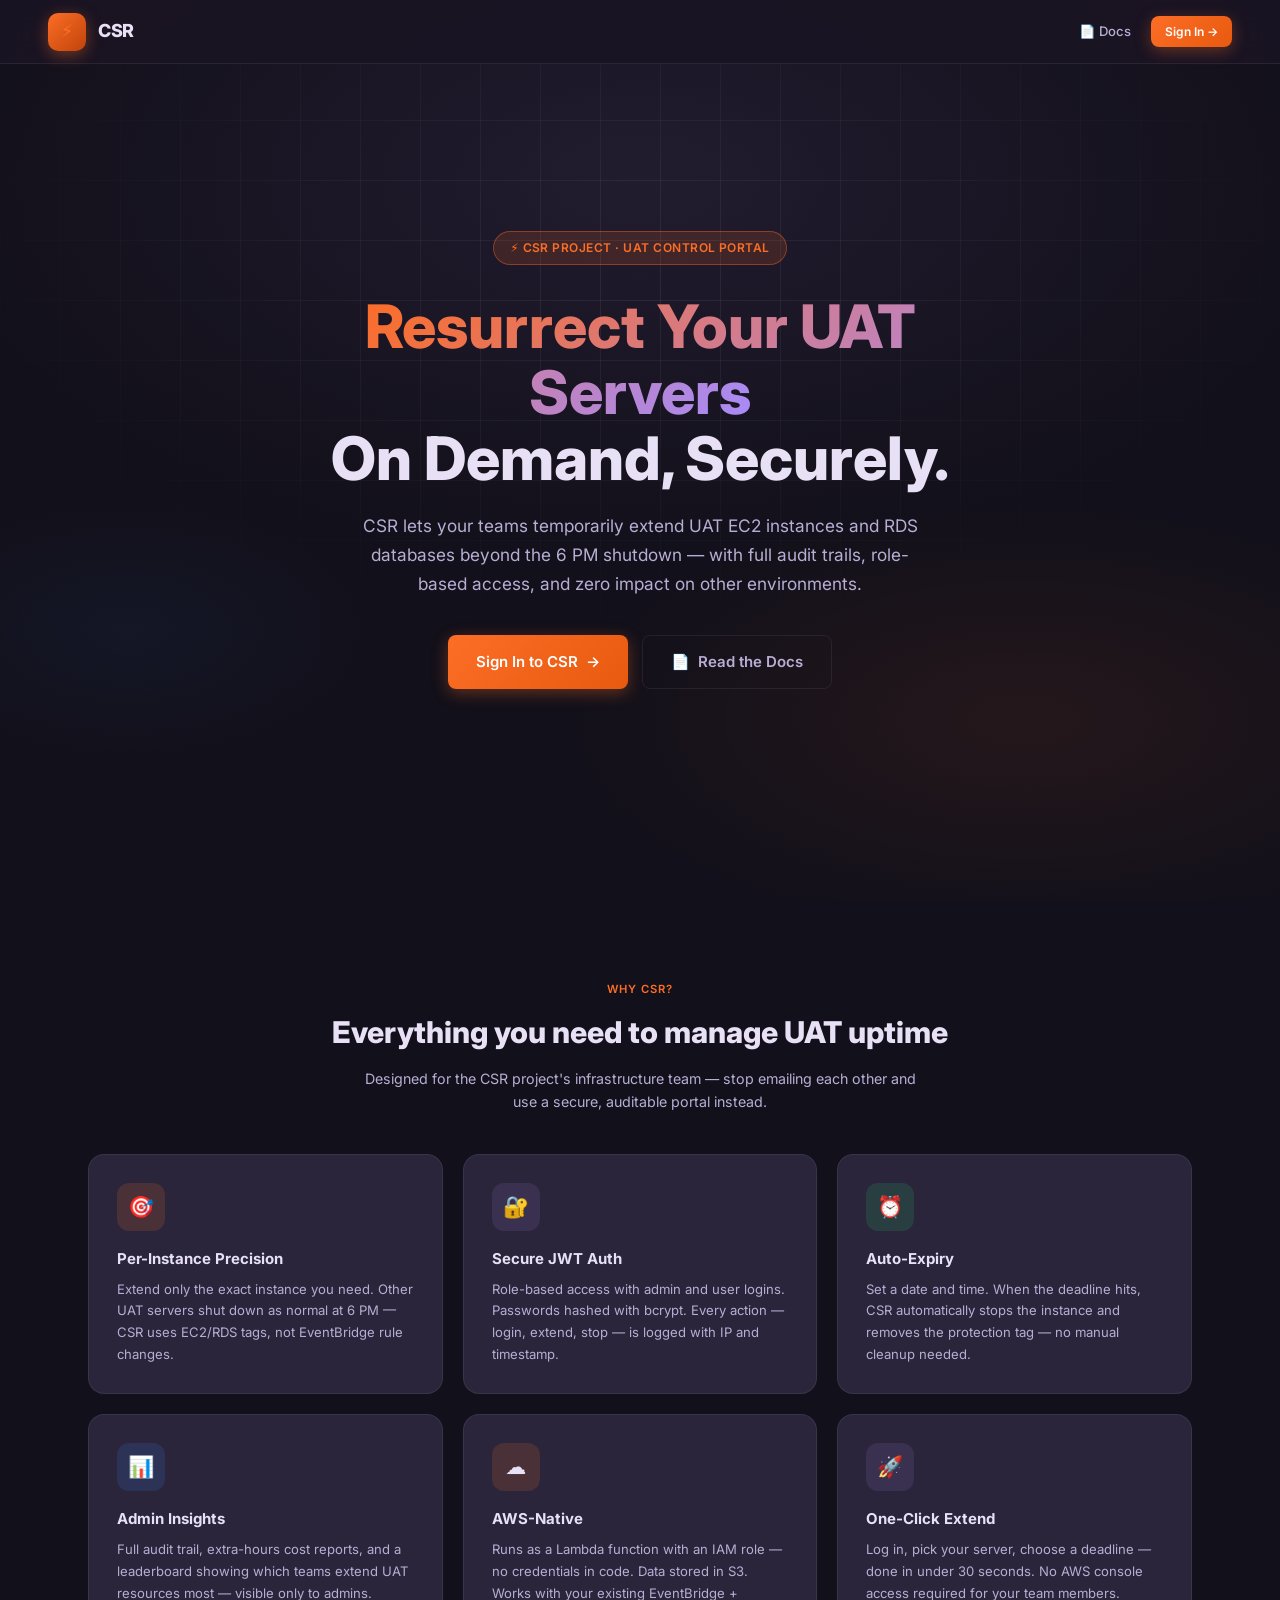
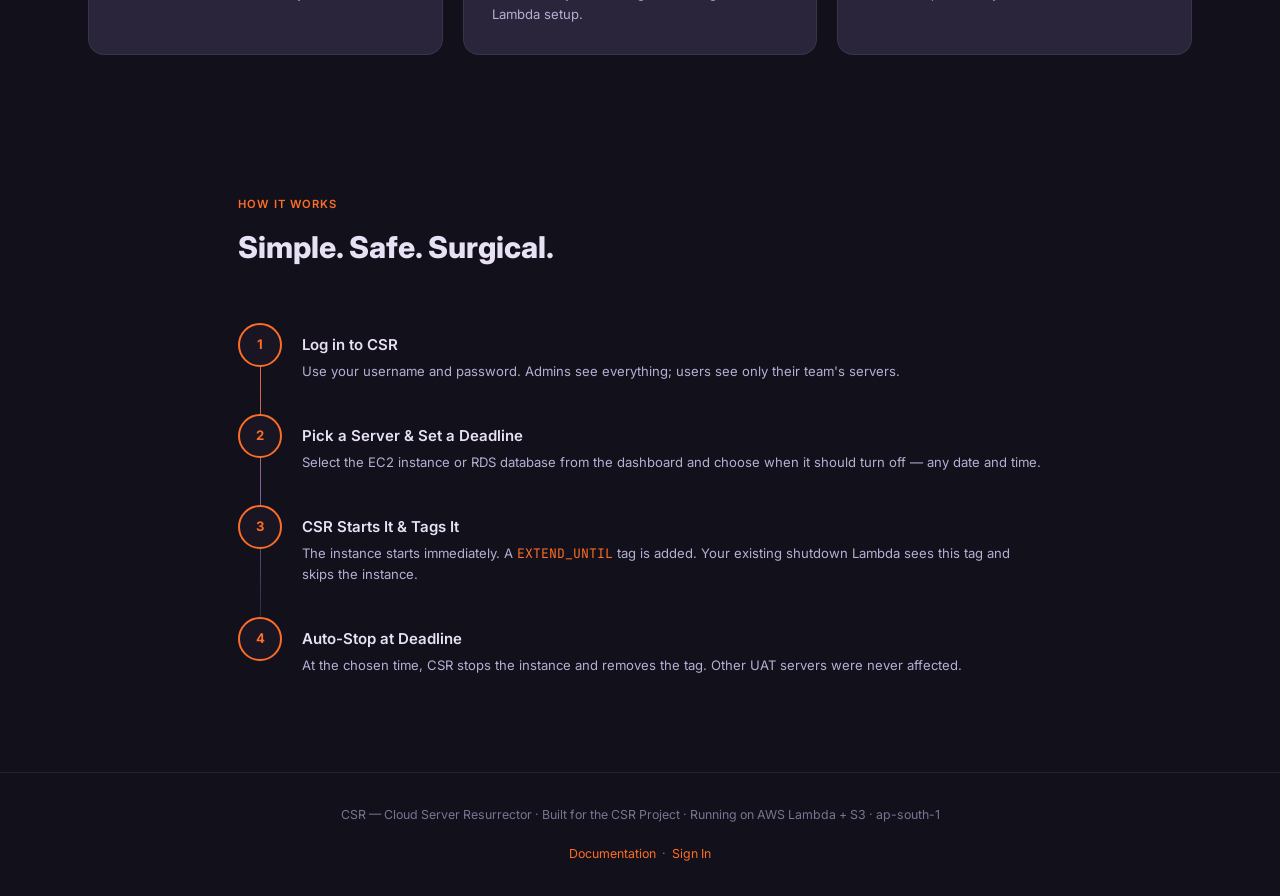
==== backend/frontend/index.html @ 2076e90b "feat: initialize full-stack Cloud Server Resurrector (CSR) backend and frontend with AWS integration" ====
<!DOCTYPE html>
<html lang="en">
<head>
  <meta charset="UTF-8" />
  <meta name="viewport" content="width=device-width, initial-scale=1.0" />
  <title>CSR — Cloud Server Resurrector | UAT Instance Control Portal</title>
  <meta name="description" content="CSR lets authorized teams securely extend UAT EC2 and RDS instances beyond scheduled shutdown times — without touching EventBridge rules." />
  <link rel="icon" type="image/svg+xml" href="data:image/svg+xml,<svg xmlns='http://www.w3.org/2000/svg' viewBox='0 0 32 32'><text y='26' font-size='26'>⚡</text></svg>" />
  <link rel="stylesheet" href="css/style.css" />
</head>
<body>

<!-- ─── Navigation ────────────────────────────────────────────── -->
<nav class="landing-nav">
  <a href="/" class="nav-logo">
    <div class="nav-logo-icon">⚡</div>
    <span class="nav-logo-name">CSR</span>
  </a>
  <div class="nav-links">
    <a href="docs.html" class="nav-link">📄 Docs</a>
    <a href="login.html" class="btn btn-primary btn-sm">Sign In →</a>
  </div>
</nav>

<!-- ─── Hero ──────────────────────────────────────────────────── -->
<section class="hero">
  <div class="hero-bg"></div>
  <div class="hero-content fade-in">
    <div class="hero-badge">⚡ CSR Project · UAT Control Portal</div>
    <h1>
      <span class="gradient-text">Resurrect Your UAT Servers</span><br/>
      On Demand, Securely.
    </h1>
    <p>
      CSR lets your teams temporarily extend UAT EC2 instances and RDS databases
      beyond the 6 PM shutdown — with full audit trails, role-based access,
      and zero impact on other environments.
    </p>
    <div class="hero-actions">
      <a href="login.html" class="btn btn-primary btn-lg">
        <span>Sign In to CSR</span> <span>→</span>
      </a>
      <a href="docs.html" class="btn btn-ghost btn-lg">
        <span>📄</span> <span>Read the Docs</span>
      </a>
    </div>
  </div>
</section>

<!-- ─── Feature Cards ─────────────────────────────────────────── -->
<section class="features">
  <div style="text-align:center; margin-bottom: 0;">
    <div class="section-label">Why CSR?</div>
    <h2 class="section-title">Everything you need to manage UAT uptime</h2>
    <p style="max-width:560px; margin: 0 auto; font-size:0.95rem;">
      Designed for the CSR project's infrastructure team — stop emailing each other
      and use a secure, auditable portal instead.
    </p>
  </div>

  <div class="features-grid">
    <div class="feature-card slide-up" style="animation-delay:0.05s">
      <div class="feature-icon orange">🎯</div>
      <div class="feature-title">Per-Instance Precision</div>
      <p class="feature-desc">
        Extend only the exact instance you need. Other UAT servers shut down as
        normal at 6 PM — CSR uses EC2/RDS tags, not EventBridge rule changes.
      </p>
    </div>
    <div class="feature-card slide-up" style="animation-delay:0.1s">
      <div class="feature-icon purple">🔐</div>
      <div class="feature-title">Secure JWT Auth</div>
      <p class="feature-desc">
        Role-based access with admin and user logins. Passwords hashed with bcrypt.
        Every action — login, extend, stop — is logged with IP and timestamp.
      </p>
    </div>
    <div class="feature-card slide-up" style="animation-delay:0.15s">
      <div class="feature-icon success">⏰</div>
      <div class="feature-title">Auto-Expiry</div>
      <p class="feature-desc">
        Set a date and time. When the deadline hits, CSR automatically stops the
        instance and removes the protection tag — no manual cleanup needed.
      </p>
    </div>
    <div class="feature-card slide-up" style="animation-delay:0.2s">
      <div class="feature-icon info">📊</div>
      <div class="feature-title">Admin Insights</div>
      <p class="feature-desc">
        Full audit trail, extra-hours cost reports, and a leaderboard showing
        which teams extend UAT resources most — visible only to admins.
      </p>
    </div>
    <div class="feature-card slide-up" style="animation-delay:0.25s">
      <div class="feature-icon orange">☁️</div>
      <div class="feature-title">AWS-Native</div>
      <p class="feature-desc">
        Runs as a Lambda function with an IAM role — no credentials in code.
        Data stored in S3. Works with your existing EventBridge + Lambda setup.
      </p>
    </div>
    <div class="feature-card slide-up" style="animation-delay:0.3s">
      <div class="feature-icon purple">🚀</div>
      <div class="feature-title">One-Click Extend</div>
      <p class="feature-desc">
        Log in, pick your server, choose a deadline — done in under 30 seconds.
        No AWS console access required for your team members.
      </p>
    </div>
  </div>
</section>

<!-- ─── How It Works ──────────────────────────────────────────── -->
<section class="how-it-works">
  <div class="section-label">How It Works</div>
  <h2 class="section-title">Simple. Safe. Surgical.</h2>

  <div class="steps">
    <div class="step">
      <div class="step-num">1</div>
      <div class="step-content">
        <div class="step-title">Log in to CSR</div>
        <p class="step-desc">Use your username and password. Admins see everything; users see only their team's servers.</p>
      </div>
    </div>
    <div class="step">
      <div class="step-num">2</div>
      <div class="step-content">
        <div class="step-title">Pick a Server & Set a Deadline</div>
        <p class="step-desc">Select the EC2 instance or RDS database from the dashboard and choose when it should turn off — any date and time.</p>
      </div>
    </div>
    <div class="step">
      <div class="step-num">3</div>
      <div class="step-content">
        <div class="step-title">CSR Starts It & Tags It</div>
        <p class="step-desc">The instance starts immediately. A <code style="color:var(--orange);font-family:var(--font-mono)">EXTEND_UNTIL</code> tag is added. Your existing shutdown Lambda sees this tag and skips the instance.</p>
      </div>
    </div>
    <div class="step">
      <div class="step-num">4</div>
      <div class="step-content">
        <div class="step-title">Auto-Stop at Deadline</div>
        <p class="step-desc">At the chosen time, CSR stops the instance and removes the tag. Other UAT servers were never affected.</p>
      </div>
    </div>
  </div>
</section>

<!-- ─── Footer ────────────────────────────────────────────────── -->
<footer style="border-top: 1px solid var(--border); padding: 32px 48px; text-align: center;">
  <p style="font-size: 0.825rem; color: var(--text-muted);">
    CSR — Cloud Server Resurrector · Built for the CSR Project · Running on AWS Lambda + S3 · ap-south-1
    <br/><br/>
    <a href="docs.html" style="color: var(--orange);">Documentation</a> &nbsp;·&nbsp;
    <a href="login.html" style="color: var(--orange);">Sign In</a>
  </p>
</footer>

<script src="js/config.js"></script>
<script type="module">
  import { isLoggedIn, isAdmin } from './js/api.js';
  // Redirect already-logged-in users to their dashboard
  if (isLoggedIn()) {
    window.location.href = isAdmin() ? 'admin.html' : 'dashboard.html';
  }
</script>
</body>
</html>
---- backend/frontend/css/style.css ----
/* ═══════════════════════════════════════════════════════════════
   CSR — Cloud Server Resurrector
   GitLab-inspired Dark Theme Stylesheet
   ═══════════════════════════════════════════════════════════════ */

@import url('https://fonts.googleapis.com/css2?family=Inter:wght@300;400;500;600;700;800&family=JetBrains+Mono:wght@400;500&display=swap');

/* ─── Design Tokens ─────────────────────────────────────────── */
:root {
  --orange:           #fc6d26;
  --orange-dim:       rgba(252, 109, 38, 0.15);
  --orange-glow:      rgba(252, 109, 38, 0.3);
  --purple:           #7b5ea7;
  --purple-light:     #a78bfa;
  --purple-dim:       rgba(123, 94, 167, 0.2);

  --bg-root:          #12101a;
  --bg-primary:       #1a1523;
  --bg-secondary:     #201b2f;
  --surface:          #2a253b;
  --surface-2:        #332d47;
  --surface-hover:    #3d3654;
  --surface-active:   #453e5e;

  --border:           rgba(255, 255, 255, 0.07);
  --border-light:     rgba(255, 255, 255, 0.12);
  --border-orange:    rgba(252, 109, 38, 0.4);

  --text-primary:     #e8e0f5;
  --text-secondary:   #b8aed4;
  --text-muted:       #7c7294;
  --text-inverse:     #1a1523;

  --success:          #22c55e;
  --success-dim:      rgba(34, 197, 94, 0.15);
  --danger:           #ef4444;
  --danger-dim:       rgba(239, 68, 68, 0.15);
  --warning:          #f59e0b;
  --warning-dim:      rgba(245, 158, 11, 0.15);
  --info:             #3b82f6;
  --info-dim:         rgba(59, 130, 246, 0.15);

  --radius-xs:        4px;
  --radius-sm:        8px;
  --radius:           12px;
  --radius-lg:        16px;
  --radius-xl:        24px;

  --shadow-sm:        0 1px 8px rgba(0, 0, 0, 0.4);
  --shadow:           0 4px 24px rgba(0, 0, 0, 0.5);
  --shadow-lg:        0 8px 40px rgba(0, 0, 0, 0.6);
  --shadow-orange:    0 0 24px rgba(252, 109, 38, 0.2);

  --transition:       all 0.2s ease;
  --transition-slow:  all 0.35s ease;

  --font-sans:        'Inter', system-ui, sans-serif;
  --font-mono:        'JetBrains Mono', monospace;

  --sidebar-width:    240px;
  --topbar-height:    60px;
}

/* ─── Reset ──────────────────────────────────────────────────── */
*, *::before, *::after { box-sizing: border-box; margin: 0; padding: 0; }

html { font-size: 15px; scroll-behavior: smooth; }

body {
  font-family: var(--font-sans);
  background: var(--bg-root);
  color: var(--text-primary);
  line-height: 1.6;
  min-height: 100vh;
  -webkit-font-smoothing: antialiased;
}

a { color: var(--orange); text-decoration: none; transition: var(--transition); }
a:hover { color: var(--orange-light, #ff8844); }

img { max-width: 100%; display: block; }
button { cursor: pointer; font-family: var(--font-sans); }
input, select, textarea { font-family: var(--font-sans); }

/* ─── Scrollbar ──────────────────────────────────────────────── */
::-webkit-scrollbar { width: 6px; height: 6px; }
::-webkit-scrollbar-track { background: var(--bg-primary); }
::-webkit-scrollbar-thumb { background: var(--surface-2); border-radius: 3px; }
::-webkit-scrollbar-thumb:hover { background: var(--surface-active); }

/* ─── Typography ─────────────────────────────────────────────── */
h1 { font-size: 2.4rem; font-weight: 800; line-height: 1.2; }
h2 { font-size: 1.75rem; font-weight: 700; }
h3 { font-size: 1.25rem; font-weight: 600; }
h4 { font-size: 1.05rem; font-weight: 600; }
p  { color: var(--text-secondary); }

.mono { font-family: var(--font-mono); font-size: 0.85rem; }

/* ─── Gradient Text ──────────────────────────────────────────── */
.gradient-text {
  background: linear-gradient(135deg, var(--orange) 0%, var(--purple-light) 100%);
  -webkit-background-clip: text;
  -webkit-text-fill-color: transparent;
  background-clip: text;
}

/* ─── Buttons ────────────────────────────────────────────────── */
.btn {
  display: inline-flex;
  align-items: center;
  gap: 8px;
  padding: 10px 20px;
  border-radius: var(--radius-sm);
  font-size: 0.9rem;
  font-weight: 600;
  border: none;
  transition: var(--transition);
  white-space: nowrap;
  position: relative;
  overflow: hidden;
}

.btn::after {
  content: '';
  position: absolute;
  inset: 0;
  background: rgba(255,255,255,0.08);
  opacity: 0;
  transition: var(--transition);
}
.btn:hover::after { opacity: 1; }
.btn:active { transform: scale(0.97); }

.btn-primary {
  background: linear-gradient(135deg, var(--orange), #e85a0f);
  color: white;
  box-shadow: 0 4px 16px rgba(252, 109, 38, 0.35);
}
.btn-primary:hover {
  box-shadow: 0 6px 24px rgba(252, 109, 38, 0.5);
  transform: translateY(-1px);
  color: white;
}

.btn-secondary {
  background: var(--surface);
  color: var(--text-primary);
  border: 1px solid var(--border-light);
}
.btn-secondary:hover {
  background: var(--surface-hover);
  border-color: var(--border-orange);
  color: var(--text-primary);
}

.btn-danger {
  background: var(--danger-dim);
  color: var(--danger);
  border: 1px solid rgba(239, 68, 68, 0.3);
}
.btn-danger:hover {
  background: var(--danger);
  color: white;
}

.btn-success {
  background: var(--success-dim);
  color: var(--success);
  border: 1px solid rgba(34, 197, 94, 0.3);
}
.btn-success:hover {
  background: var(--success);
  color: white;
}

.btn-ghost {
  background: transparent;
  color: var(--text-secondary);
  border: 1px solid var(--border);
}
.btn-ghost:hover {
  background: var(--surface);
  color: var(--text-primary);
  border-color: var(--border-light);
}

.btn-sm { padding: 6px 14px; font-size: 0.8rem; }
.btn-lg { padding: 14px 28px; font-size: 1rem; }
.btn-icon { padding: 8px; border-radius: var(--radius-sm); }

.btn:disabled {
  opacity: 0.4;
  pointer-events: none;
}

/* ─── Form Controls ──────────────────────────────────────────── */
.form-group { display: flex; flex-direction: column; gap: 6px; }

.form-label {
  font-size: 0.85rem;
  font-weight: 500;
  color: var(--text-secondary);
  letter-spacing: 0.02em;
}

.form-control {
  width: 100%;
  padding: 10px 14px;
  background: var(--bg-primary);
  border: 1px solid var(--border-light);
  border-radius: var(--radius-sm);
  color: var(--text-primary);
  font-size: 0.9rem;
  transition: var(--transition);
  outline: none;
}
.form-control:focus {
  border-color: var(--orange);
  box-shadow: 0 0 0 3px var(--orange-dim);
}
.form-control::placeholder { color: var(--text-muted); }
.form-control:disabled {
  opacity: 0.5;
  cursor: not-allowed;
}

select.form-control {
  cursor: pointer;
  appearance: none;
  background-image: url("data:image/svg+xml,%3Csvg xmlns='http://www.w3.org/2000/svg' width='12' height='12' viewBox='0 0 12 12'%3E%3Cpath fill='%237c7294' d='M6 8L1 3h10z'/%3E%3C/svg%3E");
  background-repeat: no-repeat;
  background-position: right 12px center;
  padding-right: 36px;
}

.form-hint {
  font-size: 0.78rem;
  color: var(--text-muted);
}

.form-error {
  font-size: 0.78rem;
  color: var(--danger);
}

/* ─── Cards ──────────────────────────────────────────────────── */
.card {
  background: var(--surface);
  border: 1px solid var(--border);
  border-radius: var(--radius);
  padding: 20px;
  transition: var(--transition);
}
.card:hover { border-color: var(--border-light); }

.card-header {
  display: flex;
  align-items: center;
  justify-content: space-between;
  margin-bottom: 16px;
  padding-bottom: 14px;
  border-bottom: 1px solid var(--border);
}

.card-title {
  font-size: 1rem;
  font-weight: 600;
  color: var(--text-primary);
  display: flex;
  align-items: center;
  gap: 8px;
}

/* ─── Badges ─────────────────────────────────────────────────── */
.badge {
  display: inline-flex;
  align-items: center;
  gap: 5px;
  padding: 3px 10px;
  border-radius: 100px;
  font-size: 0.75rem;
  font-weight: 600;
  letter-spacing: 0.03em;
  text-transform: uppercase;
}

.badge-success { background: var(--success-dim); color: var(--success); }
.badge-danger  { background: var(--danger-dim);  color: var(--danger);  }
.badge-warning { background: var(--warning-dim); color: var(--warning); }
.badge-info    { background: var(--info-dim);    color: var(--info);    }
.badge-muted   { background: var(--surface-2);   color: var(--text-muted); }
.badge-orange  { background: var(--orange-dim);  color: var(--orange);  }
.badge-purple  { background: var(--purple-dim);  color: var(--purple-light); }

.status-dot {
  width: 7px; height: 7px;
  border-radius: 50%;
  display: inline-block;
  animation: pulse-dot 2s infinite;
}
.status-dot.running  { background: var(--success); }
.status-dot.stopped  { background: var(--danger); animation: none; }
.status-dot.pending  { background: var(--warning); }
.status-dot.unknown  { background: var(--text-muted); animation: none; }

@keyframes pulse-dot {
  0%, 100% { opacity: 1; transform: scale(1); }
  50%       { opacity: 0.6; transform: scale(0.85); }
}

/* ─── Tables ─────────────────────────────────────────────────── */
.table-wrapper {
  overflow-x: auto;
  border-radius: var(--radius);
  border: 1px solid var(--border);
}

table {
  width: 100%;
  border-collapse: collapse;
  font-size: 0.875rem;
}

thead th {
  padding: 12px 16px;
  background: var(--bg-secondary);
  color: var(--text-muted);
  font-weight: 500;
  font-size: 0.78rem;
  text-transform: uppercase;
  letter-spacing: 0.05em;
  text-align: left;
  white-space: nowrap;
  border-bottom: 1px solid var(--border);
}

tbody tr {
  border-bottom: 1px solid var(--border);
  transition: var(--transition);
}
tbody tr:last-child { border-bottom: none; }
tbody tr:hover { background: var(--bg-secondary); }

tbody td {
  padding: 12px 16px;
  color: var(--text-primary);
  vertical-align: middle;
}

/* ─── Modals ─────────────────────────────────────────────────── */
.modal-overlay {
  position: fixed; inset: 0;
  background: rgba(10, 8, 18, 0.85);
  backdrop-filter: blur(4px);
  z-index: 1000;
  display: flex;
  align-items: center;
  justify-content: center;
  padding: 20px;
  opacity: 0;
  pointer-events: none;
  transition: var(--transition);
}
.modal-overlay.active {
  opacity: 1;
  pointer-events: all;
}

.modal {
  background: var(--bg-secondary);
  border: 1px solid var(--border-light);
  border-radius: var(--radius-lg);
  padding: 28px;
  width: 100%;
  max-width: 480px;
  box-shadow: var(--shadow-lg);
  transform: translateY(16px) scale(0.97);
  transition: var(--transition);
}
.modal-overlay.active .modal {
  transform: translateY(0) scale(1);
}

.modal-header {
  display: flex;
  align-items: center;
  justify-content: space-between;
  margin-bottom: 20px;
}

.modal-title {
  font-size: 1.1rem;
  font-weight: 700;
  display: flex;
  align-items: center;
  gap: 10px;
}

.modal-close {
  background: var(--surface);
  border: 1px solid var(--border);
  color: var(--text-muted);
  width: 32px; height: 32px;
  border-radius: var(--radius-sm);
  display: flex; align-items: center; justify-content: center;
  font-size: 1.1rem;
  transition: var(--transition);
}
.modal-close:hover {
  background: var(--surface-hover);
  color: var(--text-primary);
  border-color: var(--border-light);
}

.modal-body { display: flex; flex-direction: column; gap: 16px; }

.modal-footer {
  display: flex;
  gap: 10px;
  justify-content: flex-end;
  margin-top: 24px;
  padding-top: 16px;
  border-top: 1px solid var(--border);
}

/* ─── Toast Notifications ────────────────────────────────────── */
.toast-container {
  position: fixed;
  top: 20px;
  right: 20px;
  z-index: 9999;
  display: flex;
  flex-direction: column;
  gap: 8px;
}

.toast {
  display: flex;
  align-items: center;
  gap: 12px;
  padding: 14px 18px;
  background: var(--surface);
  border: 1px solid var(--border-light);
  border-radius: var(--radius);
  min-width: 300px;
  max-width: 420px;
  box-shadow: var(--shadow-lg);
  animation: toast-in 0.3s ease;
  font-size: 0.875rem;
  font-weight: 500;
}

.toast.toast-success { border-left: 3px solid var(--success); }
.toast.toast-error   { border-left: 3px solid var(--danger); }
.toast.toast-warning { border-left: 3px solid var(--warning); }
.toast.toast-info    { border-left: 3px solid var(--info); }

@keyframes toast-in {
  from { opacity: 0; transform: translateX(20px); }
  to   { opacity: 1; transform: translateX(0); }
}
@keyframes toast-out {
  to { opacity: 0; transform: translateX(24px); }
}

/* ─── Loading States ─────────────────────────────────────────── */
.skeleton {
  background: linear-gradient(90deg, var(--surface) 25%, var(--surface-2) 50%, var(--surface) 75%);
  background-size: 200% 100%;
  animation: shimmer 1.5s infinite;
  border-radius: var(--radius-sm);
}

@keyframes shimmer {
  0%   { background-position: 200% 0; }
  100% { background-position: -200% 0; }
}

.spinner {
  width: 20px; height: 20px;
  border: 2px solid var(--border-light);
  border-top-color: var(--orange);
  border-radius: 50%;
  animation: spin 0.7s linear infinite;
}
@keyframes spin { to { transform: rotate(360deg); } }

/* ─── Layout: App Shell ──────────────────────────────────────── */
.app-shell {
  display: flex;
  min-height: 100vh;
}

/* ─── Sidebar ────────────────────────────────────────────────── */
.sidebar {
  width: var(--sidebar-width);
  min-height: 100vh;
  background: var(--bg-primary);
  border-right: 1px solid var(--border);
  display: flex;
  flex-direction: column;
  position: fixed;
  left: 0; top: 0; bottom: 0;
  z-index: 100;
  transition: var(--transition-slow);
}

.sidebar-logo {
  padding: 20px;
  border-bottom: 1px solid var(--border);
  display: flex;
  align-items: center;
  gap: 12px;
  text-decoration: none;
}

.sidebar-logo-icon {
  width: 36px; height: 36px;
  background: linear-gradient(135deg, var(--orange), #e85a0f);
  border-radius: var(--radius-sm);
  display: flex; align-items: center; justify-content: center;
  font-size: 1.1rem;
  box-shadow: 0 4px 12px rgba(252, 109, 38, 0.4);
  flex-shrink: 0;
}

.sidebar-logo-text { display: flex; flex-direction: column; }
.sidebar-logo-name {
  font-size: 1rem;
  font-weight: 800;
  color: var(--text-primary);
  letter-spacing: -0.01em;
}
.sidebar-logo-sub {
  font-size: 0.65rem;
  color: var(--text-muted);
  font-weight: 400;
  letter-spacing: 0.05em;
  text-transform: uppercase;
}

.sidebar-nav {
  flex: 1;
  padding: 12px 0;
  overflow-y: auto;
}

.sidebar-section {
  padding: 8px 12px 4px;
  font-size: 0.65rem;
  color: var(--text-muted);
  font-weight: 600;
  text-transform: uppercase;
  letter-spacing: 0.08em;
}

.sidebar-item {
  display: flex;
  align-items: center;
  gap: 10px;
  padding: 9px 16px;
  margin: 2px 8px;
  border-radius: var(--radius-sm);
  color: var(--text-secondary);
  font-size: 0.875rem;
  font-weight: 500;
  cursor: pointer;
  transition: var(--transition);
  text-decoration: none;
  border: none;
  background: none;
  width: calc(100% - 16px);
  text-align: left;
}

.sidebar-item:hover {
  background: var(--surface);
  color: var(--text-primary);
}

.sidebar-item.active {
  background: var(--orange-dim);
  color: var(--orange);
  border: 1px solid rgba(252, 109, 38, 0.2);
}

.sidebar-item .item-icon {
  width: 18px; height: 18px;
  flex-shrink: 0;
  opacity: 0.7;
}
.sidebar-item.active .item-icon,
.sidebar-item:hover .item-icon { opacity: 1; }

.sidebar-item .item-badge {
  margin-left: auto;
  background: var(--orange);
  color: white;
  font-size: 0.65rem;
  padding: 1px 6px;
  border-radius: 100px;
  font-weight: 700;
}

.sidebar-footer {
  padding: 16px;
  border-top: 1px solid var(--border);
}

.user-info {
  display: flex;
  align-items: center;
  gap: 10px;
  padding: 10px;
  background: var(--surface);
  border-radius: var(--radius-sm);
  border: 1px solid var(--border);
}

.user-avatar {
  width: 32px; height: 32px;
  border-radius: 50%;
  background: linear-gradient(135deg, var(--purple), var(--orange));
  display: flex; align-items: center; justify-content: center;
  font-size: 0.8rem;
  font-weight: 700;
  color: white;
  flex-shrink: 0;
}

.user-details { flex: 1; min-width: 0; }
.user-name {
  font-size: 0.825rem;
  font-weight: 600;
  color: var(--text-primary);
  white-space: nowrap;
  overflow: hidden;
  text-overflow: ellipsis;
}
.user-role {
  font-size: 0.7rem;
  color: var(--text-muted);
  text-transform: capitalize;
}

/* ─── Main Content ───────────────────────────────────────────── */
.main-content {
  margin-left: var(--sidebar-width);
  flex: 1;
  min-height: 100vh;
  display: flex;
  flex-direction: column;
}

.page-header {
  padding: 24px 28px 0;
  display: flex;
  align-items: flex-start;
  justify-content: space-between;
  gap: 16px;
}

.page-title { font-size: 1.4rem; font-weight: 700; }
.page-subtitle { font-size: 0.875rem; color: var(--text-muted); margin-top: 2px; }

.page-content { padding: 20px 28px 40px; }

/* ─── Stats Grid ─────────────────────────────────────────────── */
.stats-grid {
  display: grid;
  grid-template-columns: repeat(auto-fit, minmax(180px, 1fr));
  gap: 16px;
  margin-bottom: 24px;
}

.stat-card {
  background: var(--surface);
  border: 1px solid var(--border);
  border-radius: var(--radius);
  padding: 18px;
  position: relative;
  overflow: hidden;
  transition: var(--transition);
}
.stat-card:hover {
  border-color: var(--border-light);
  transform: translateY(-2px);
  box-shadow: var(--shadow-sm);
}

.stat-card::before {
  content: '';
  position: absolute;
  top: 0; left: 0; right: 0;
  height: 2px;
}
.stat-card.orange::before { background: var(--orange); }
.stat-card.purple::before { background: var(--purple-light); }
.stat-card.success::before { background: var(--success); }
.stat-card.info::before { background: var(--info); }

.stat-label {
  font-size: 0.75rem;
  color: var(--text-muted);
  font-weight: 500;
  text-transform: uppercase;
  letter-spacing: 0.05em;
  margin-bottom: 8px;
}

.stat-value {
  font-size: 2rem;
  font-weight: 800;
  line-height: 1;
}

.stat-sub {
  font-size: 0.75rem;
  color: var(--text-muted);
  margin-top: 6px;
}

/* ─── Server Cards ───────────────────────────────────────────── */
.servers-grid {
  display: grid;
  grid-template-columns: repeat(auto-fill, minmax(300px, 1fr));
  gap: 16px;
}

.server-card {
  background: var(--surface);
  border: 1px solid var(--border);
  border-radius: var(--radius);
  padding: 20px;
  transition: var(--transition);
  position: relative;
  overflow: hidden;
}

.server-card:hover {
  border-color: var(--border-orange);
  box-shadow: var(--shadow-orange);
  transform: translateY(-2px);
}

.server-card.extended {
  border-color: rgba(34, 197, 94, 0.3);
  box-shadow: 0 0 20px rgba(34, 197, 94, 0.08);
}

.server-card-header {
  display: flex;
  align-items: flex-start;
  justify-content: space-between;
  margin-bottom: 14px;
}

.server-icon {
  width: 40px; height: 40px;
  border-radius: var(--radius-sm);
  display: flex; align-items: center; justify-content: center;
  font-size: 1.2rem;
  flex-shrink: 0;
}
.server-icon.ec2 { background: var(--orange-dim); }
.server-icon.rds { background: var(--info-dim); }

.server-name {
  font-size: 0.95rem;
  font-weight: 600;
  color: var(--text-primary);
  margin-bottom: 3px;
}

.server-id {
  font-family: var(--font-mono);
  font-size: 0.75rem;
  color: var(--text-muted);
}

.server-meta {
  display: flex;
  flex-wrap: wrap;
  gap: 8px;
  margin-bottom: 14px;
}

.server-extension-info {
  background: var(--success-dim);
  border: 1px solid rgba(34, 197, 94, 0.2);
  border-radius: var(--radius-sm);
  padding: 8px 12px;
  margin-bottom: 14px;
  font-size: 0.8rem;
  color: var(--success);
}

.server-actions { display: flex; gap: 8px; }
.server-actions .btn { flex: 1; justify-content: center; }

/* ─── Tabs ───────────────────────────────────────────────────── */
.tabs {
  display: flex;
  gap: 2px;
  background: var(--bg-primary);
  padding: 4px;
  border-radius: var(--radius);
  border: 1px solid var(--border);
  width: fit-content;
}

.tab-btn {
  padding: 7px 16px;
  border-radius: var(--radius-sm);
  font-size: 0.85rem;
  font-weight: 500;
  background: transparent;
  border: none;
  color: var(--text-muted);
  transition: var(--transition);
  display: flex;
  align-items: center;
  gap: 6px;
}

.tab-btn:hover { color: var(--text-primary); background: var(--surface); }
.tab-btn.active {
  background: var(--surface-2);
  color: var(--text-primary);
}

.tab-panel { display: none; }
.tab-panel.active { display: block; }

/* ─── Landing Page ───────────────────────────────────────────── */
.landing-nav {
  display: flex;
  align-items: center;
  justify-content: space-between;
  padding: 0 48px;
  height: 64px;
  background: rgba(26, 21, 35, 0.95);
  backdrop-filter: blur(12px);
  border-bottom: 1px solid var(--border);
  position: fixed;
  top: 0; left: 0; right: 0;
  z-index: 100;
}

.nav-logo {
  display: flex;
  align-items: center;
  gap: 12px;
  text-decoration: none;
}

.nav-logo-icon {
  width: 38px; height: 38px;
  background: linear-gradient(135deg, var(--orange), #c0440a);
  border-radius: 10px;
  display: flex; align-items: center; justify-content: center;
  font-size: 1.2rem;
  box-shadow: 0 4px 16px rgba(252, 109, 38, 0.4);
}

.nav-logo-name {
  font-size: 1.2rem;
  font-weight: 800;
  color: var(--text-primary);
  letter-spacing: -0.02em;
}

.nav-links { display: flex; align-items: center; gap: 6px; }

.nav-link {
  padding: 7px 14px;
  color: var(--text-secondary);
  font-size: 0.875rem;
  font-weight: 500;
  border-radius: var(--radius-sm);
  transition: var(--transition);
}
.nav-link:hover { color: var(--text-primary); background: var(--surface); }

/* ─── Hero ───────────────────────────────────────────────────── */
.hero {
  min-height: 100vh;
  display: flex;
  align-items: center;
  justify-content: center;
  text-align: center;
  padding: 80px 24px 60px;
  position: relative;
  overflow: hidden;
}

.hero-bg {
  position: absolute;
  inset: 0;
  background:
    radial-gradient(ellipse 80% 60% at 50% 20%, rgba(123, 94, 167, 0.15) 0%, transparent 70%),
    radial-gradient(ellipse 60% 40% at 80% 80%, rgba(252, 109, 38, 0.08) 0%, transparent 60%),
    radial-gradient(ellipse 40% 30% at 10% 70%, rgba(59, 130, 246, 0.06) 0%, transparent 50%);
  animation: hero-bg-shift 8s ease-in-out infinite alternate;
}

@keyframes hero-bg-shift {
  0%   { transform: scale(1) translateY(0); }
  100% { transform: scale(1.05) translateY(-10px); }
}

/* grid lines */
.hero-bg::before {
  content: '';
  position: absolute;
  inset: 0;
  background-image:
    linear-gradient(var(--border) 1px, transparent 1px),
    linear-gradient(90deg, var(--border) 1px, transparent 1px);
  background-size: 60px 60px;
  mask-image: radial-gradient(ellipse 80% 60% at 50% 30%, black 0%, transparent 70%);
}

.hero-content { position: relative; max-width: 760px; }

.hero-badge {
  display: inline-flex;
  align-items: center;
  gap: 8px;
  background: var(--orange-dim);
  border: 1px solid var(--border-orange);
  color: var(--orange);
  padding: 6px 16px;
  border-radius: 100px;
  font-size: 0.8rem;
  font-weight: 600;
  margin-bottom: 28px;
  letter-spacing: 0.04em;
  text-transform: uppercase;
}

.hero h1 {
  font-size: clamp(2.4rem, 6vw, 4rem);
  font-weight: 800;
  line-height: 1.1;
  margin-bottom: 20px;
}

.hero p {
  font-size: 1.15rem;
  color: var(--text-secondary);
  max-width: 560px;
  margin: 0 auto 36px;
  line-height: 1.7;
}

.hero-actions {
  display: flex;
  gap: 14px;
  justify-content: center;
  flex-wrap: wrap;
}

/* ─── Feature Cards ──────────────────────────────────────────── */
.features {
  padding: 80px 48px;
  max-width: 1200px;
  margin: 0 auto;
}

.section-label {
  font-size: 0.75rem;
  color: var(--orange);
  font-weight: 600;
  text-transform: uppercase;
  letter-spacing: 0.1em;
  margin-bottom: 10px;
}

.section-title {
  font-size: 2rem;
  font-weight: 800;
  margin-bottom: 12px;
}

.features-grid {
  display: grid;
  grid-template-columns: repeat(auto-fit, minmax(280px, 1fr));
  gap: 20px;
  margin-top: 40px;
}

.feature-card {
  background: var(--surface);
  border: 1px solid var(--border);
  border-radius: var(--radius-lg);
  padding: 28px;
  transition: var(--transition-slow);
  position: relative;
  overflow: hidden;
}

.feature-card:hover {
  border-color: var(--border-orange);
  transform: translateY(-4px);
  box-shadow: var(--shadow-orange);
}

.feature-icon {
  width: 48px; height: 48px;
  border-radius: var(--radius);
  display: flex; align-items: center; justify-content: center;
  font-size: 1.4rem;
  margin-bottom: 16px;
}

.feature-icon.orange { background: var(--orange-dim); }
.feature-icon.purple { background: var(--purple-dim); }
.feature-icon.success{ background: var(--success-dim); }
.feature-icon.info   { background: var(--info-dim); }

.feature-title {
  font-size: 1rem;
  font-weight: 700;
  margin-bottom: 8px;
  color: var(--text-primary);
}

.feature-desc {
  font-size: 0.875rem;
  line-height: 1.65;
}

/* ─── How It Works ───────────────────────────────────────────── */
.how-it-works {
  padding: 60px 48px 80px;
  max-width: 900px;
  margin: 0 auto;
}

.steps {
  display: flex;
  flex-direction: column;
  gap: 0;
  margin-top: 36px;
  position: relative;
}

.steps::before {
  content: '';
  position: absolute;
  left: 22px;
  top: 24px;
  bottom: 24px;
  width: 1px;
  background: linear-gradient(to bottom, var(--orange), var(--purple), transparent);
}

.step {
  display: flex;
  gap: 20px;
  padding: 16px 0;
  position: relative;
}

.step-num {
  width: 44px; height: 44px;
  border-radius: 50%;
  background: var(--bg-primary);
  border: 2px solid var(--orange);
  display: flex; align-items: center; justify-content: center;
  font-size: 0.875rem;
  font-weight: 700;
  color: var(--orange);
  flex-shrink: 0;
  position: relative;
  z-index: 1;
}

.step-content { padding-top: 10px; }
.step-title { font-size: 1rem; font-weight: 600; margin-bottom: 4px; }
.step-desc { font-size: 0.875rem; }

/* ─── Leaderboard ────────────────────────────────────────────── */
.podium {
  display: flex;
  align-items: flex-end;
  justify-content: center;
  gap: 12px;
  margin-bottom: 32px;
}

.podium-item {
  display: flex;
  flex-direction: column;
  align-items: center;
  gap: 8px;
}

.podium-avatar {
  width: 48px; height: 48px;
  border-radius: 50%;
  background: linear-gradient(135deg, var(--purple), var(--orange));
  display: flex; align-items: center; justify-content: center;
  font-size: 1.1rem;
  font-weight: 700;
  color: white;
  position: relative;
}

.podium-rank-badge {
  position: absolute;
  bottom: -4px; right: -4px;
  width: 18px; height: 18px;
  border-radius: 50%;
  font-size: 0.65rem;
  font-weight: 700;
  display: flex; align-items: center; justify-content: center;
  border: 2px solid var(--bg-secondary);
}
.rank-1 .podium-rank-badge { background: #f59e0b; color: #1a1523; }
.rank-2 .podium-rank-badge { background: #94a3b8; color: #1a1523; }
.rank-3 .podium-rank-badge { background: #cd7c54; color: #1a1523; }

.podium-stand {
  background: var(--surface);
  border: 1px solid var(--border);
  border-bottom: none;
  border-radius: var(--radius-sm) var(--radius-sm) 0 0;
  width: 90px;
  display: flex; align-items: center; justify-content: center;
  font-size: 0.8rem;
  font-weight: 600;
  color: var(--text-muted);
  padding: 8px 4px;
}
.rank-1 .podium-stand { height: 80px; border-color: rgba(245, 158, 11, 0.4); color: #f59e0b; }
.rank-2 .podium-stand { height: 56px; }
.rank-3 .podium-stand { height: 42px; }

/* ─── Empty State ────────────────────────────────────────────── */
.empty-state {
  display: flex;
  flex-direction: column;
  align-items: center;
  justify-content: center;
  padding: 60px 24px;
  text-align: center;
  gap: 12px;
}

.empty-state-icon { font-size: 3rem; opacity: 0.4; }
.empty-state-title { font-size: 1rem; font-weight: 600; }
.empty-state-desc { font-size: 0.85rem; max-width: 320px; }

/* ─── Login Page ─────────────────────────────────────────────── */
.login-page {
  min-height: 100vh;
  display: flex;
  align-items: center;
  justify-content: center;
  padding: 24px;
  background: var(--bg-root);
  position: relative;
  overflow: hidden;
}

.login-page::before {
  content: '';
  position: absolute;
  width: 600px; height: 600px;
  background: radial-gradient(circle, rgba(123, 94, 167, 0.12) 0%, transparent 70%);
  top: -200px; left: -200px;
}
.login-page::after {
  content: '';
  position: absolute;
  width: 500px; height: 500px;
  background: radial-gradient(circle, rgba(252, 109, 38, 0.08) 0%, transparent 70%);
  bottom: -150px; right: -150px;
}

.login-card {
  background: var(--bg-secondary);
  border: 1px solid var(--border-light);
  border-radius: var(--radius-xl);
  padding: 40px;
  width: 100%;
  max-width: 420px;
  box-shadow: var(--shadow-lg);
  position: relative;
  z-index: 1;
}

.login-logo {
  display: flex;
  flex-direction: column;
  align-items: center;
  gap: 8px;
  margin-bottom: 32px;
}

.login-logo-icon {
  width: 56px; height: 56px;
  background: linear-gradient(135deg, var(--orange), #c0440a);
  border-radius: 16px;
  display: flex; align-items: center; justify-content: center;
  font-size: 1.6rem;
  box-shadow: 0 8px 24px rgba(252, 109, 38, 0.4);
}

.login-logo-name {
  font-size: 1.5rem;
  font-weight: 800;
  color: var(--text-primary);
}

.login-logo-tagline {
  font-size: 0.8rem;
  color: var(--text-muted);
  text-align: center;
}

.login-form { display: flex; flex-direction: column; gap: 18px; }

.login-error {
  background: var(--danger-dim);
  border: 1px solid rgba(239, 68, 68, 0.3);
  border-radius: var(--radius-sm);
  padding: 10px 14px;
  font-size: 0.85rem;
  color: var(--danger);
  display: none;
}
.login-error.visible { display: flex; align-items: center; gap: 8px; }

/* ─── Docs Page ──────────────────────────────────────────────── */
.docs-layout {
  display: grid;
  grid-template-columns: 220px 1fr;
  gap: 40px;
  max-width: 1100px;
  margin: 0 auto;
  padding: 90px 40px 60px;
}

.docs-toc {
  position: sticky;
  top: 80px;
  height: fit-content;
}

.docs-toc-title {
  font-size: 0.75rem;
  font-weight: 600;
  color: var(--text-muted);
  text-transform: uppercase;
  letter-spacing: 0.06em;
  margin-bottom: 12px;
}

.toc-link {
  display: block;
  padding: 5px 12px;
  color: var(--text-secondary);
  font-size: 0.85rem;
  border-left: 2px solid var(--border);
  margin-bottom: 2px;
  transition: var(--transition);
}
.toc-link:hover, .toc-link.active {
  color: var(--orange);
  border-left-color: var(--orange);
}

.docs-content { max-width: 720px; }

.docs-section { margin-bottom: 48px; }

.docs-section h2 {
  font-size: 1.5rem;
  font-weight: 700;
  margin-bottom: 16px;
  padding-bottom: 12px;
  border-bottom: 1px solid var(--border);
}

.docs-section h3 {
  font-size: 1.05rem;
  font-weight: 600;
  margin: 24px 0 10px;
  color: var(--text-primary);
}

.docs-section p { margin-bottom: 14px; font-size: 0.9rem; line-height: 1.8; }

.docs-section ul, .docs-section ol {
  padding-left: 20px;
  margin-bottom: 14px;
}
.docs-section li {
  font-size: 0.9rem;
  line-height: 1.8;
  color: var(--text-secondary);
  margin-bottom: 4px;
}

.docs-code {
  background: var(--bg-primary);
  border: 1px solid var(--border);
  border-radius: var(--radius-sm);
  padding: 16px;
  font-family: var(--font-mono);
  font-size: 0.82rem;
  color: var(--orange);
  margin: 12px 0;
  overflow-x: auto;
  white-space: pre;
}

.docs-callout {
  border-left: 3px solid var(--orange);
  background: var(--orange-dim);
  border-radius: 0 var(--radius-sm) var(--radius-sm) 0;
  padding: 14px 16px;
  margin: 16px 0;
  font-size: 0.875rem;
}

.docs-callout.info { border-left-color: var(--info); background: var(--info-dim); }
.docs-callout.warning { border-left-color: var(--warning); background: var(--warning-dim); }

/* ─── Misc Utilities ─────────────────────────────────────────── */
.flex { display: flex; }
.flex-col { flex-direction: column; }
.items-center { align-items: center; }
.justify-between { justify-content: space-between; }
.gap-2 { gap: 8px; }
.gap-4 { gap: 16px; }
.mt-4 { margin-top: 16px; }
.mb-4 { margin-bottom: 16px; }
.w-full { width: 100%; }
.text-center { text-align: center; }
.text-muted { color: var(--text-muted); }
.text-sm { font-size: 0.85rem; }
.hidden { display: none !important; }
.truncate { white-space: nowrap; overflow: hidden; text-overflow: ellipsis; }

/* ─── Fade-in Animations ─────────────────────────────────────── */
.fade-in {
  animation: fade-in 0.4s ease forwards;
}
@keyframes fade-in {
  from { opacity: 0; transform: translateY(12px); }
  to   { opacity: 1; transform: translateY(0); }
}

.slide-up {
  animation: slide-up 0.5s ease forwards;
}
@keyframes slide-up {
  from { opacity: 0; transform: translateY(24px); }
  to   { opacity: 1; transform: translateY(0); }
}

/* ─── Responsive ─────────────────────────────────────────────── */
@media (max-width: 768px) {
  .sidebar { transform: translateX(-100%); }
  .sidebar.open { transform: translateX(0); }
  .main-content { margin-left: 0; }
  .landing-nav { padding: 0 24px; }
  .features, .how-it-works { padding: 48px 24px; }
  .docs-layout { grid-template-columns: 1fr; }
  .docs-toc { display: none; }
  .hero { padding: 100px 24px 60px; }
  .stats-grid { grid-template-columns: repeat(2, 1fr); }
}
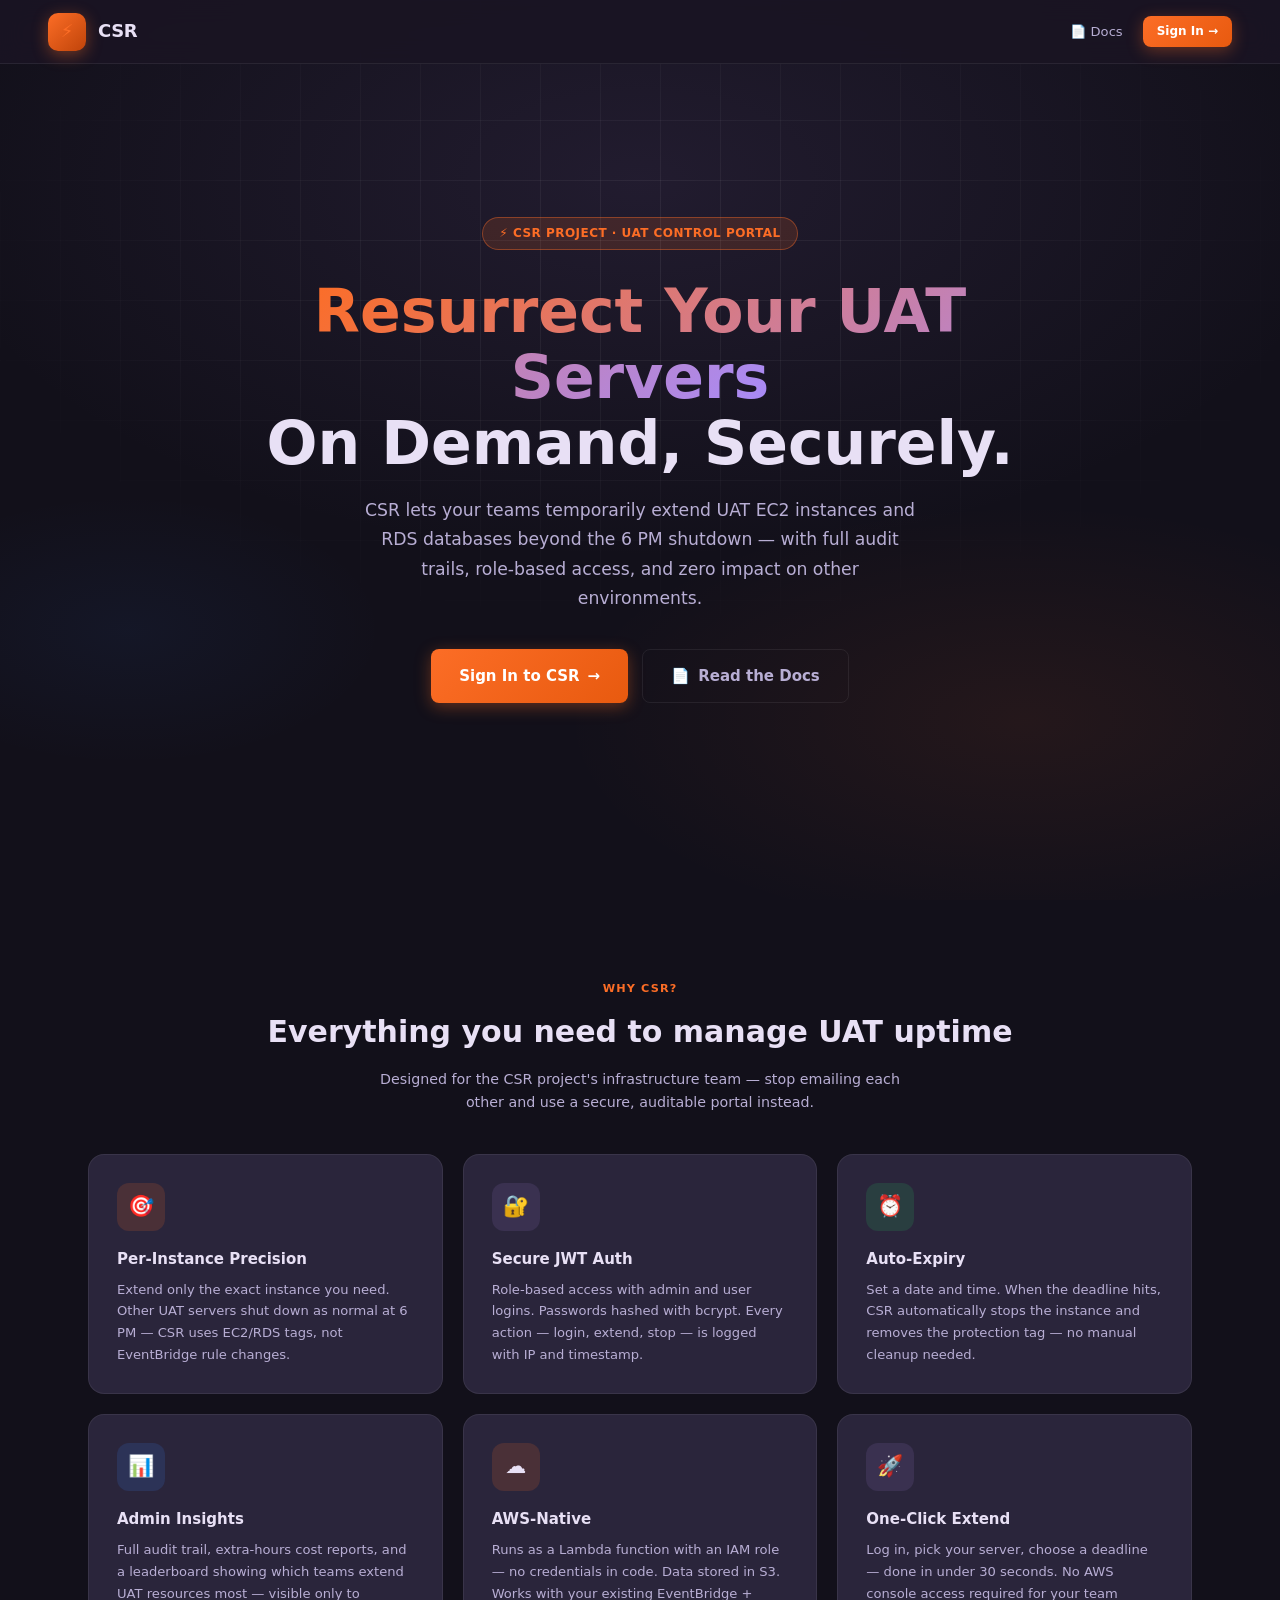
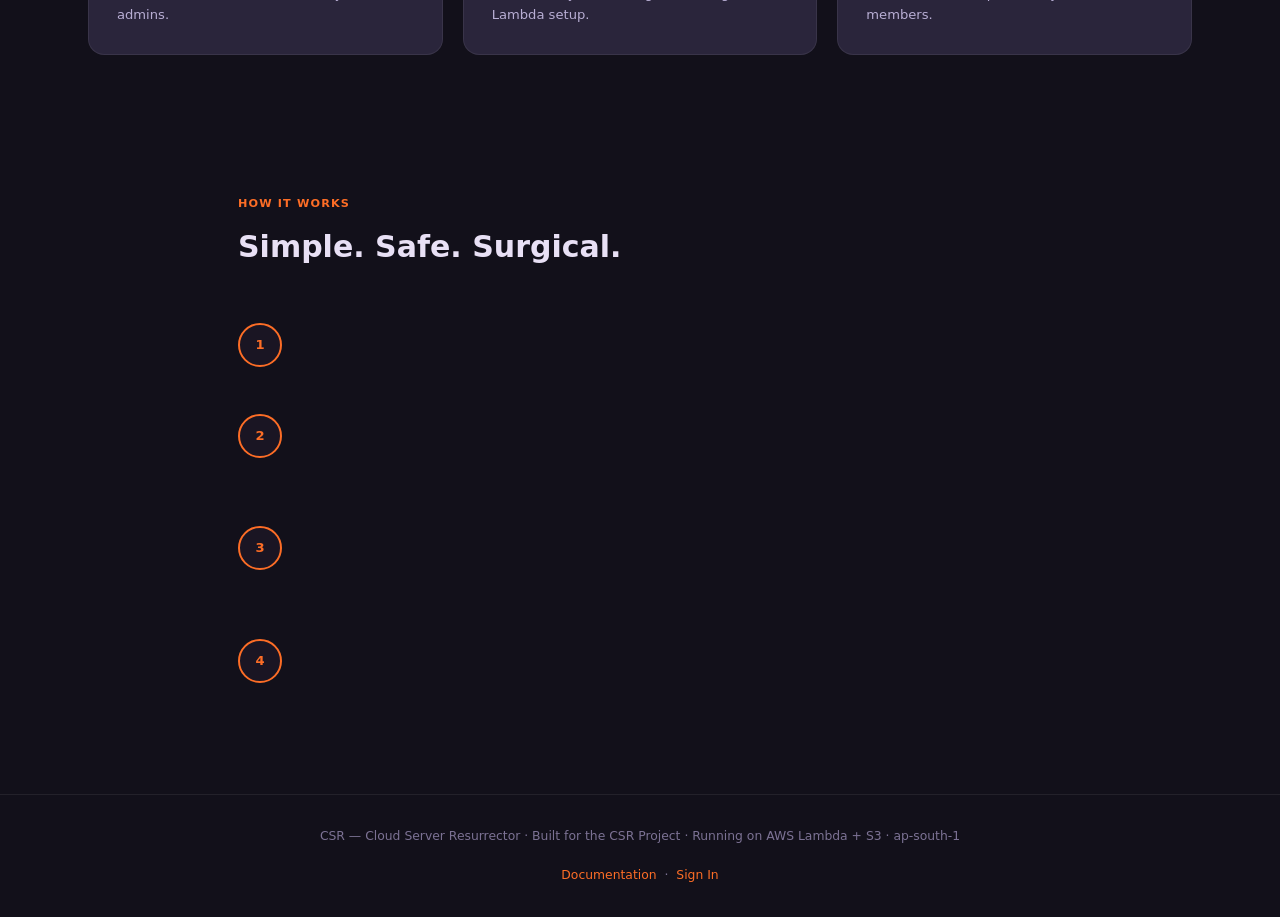
==== commit 0c280f06: "feat(security): implement enterprise CSP, strip identifying headers, and harden API & frontend secur" ====
--- a/backend/frontend/index.html
+++ b/backend/frontend/index.html
@@ -6,6 +6,9 @@
   <title>CSR — Cloud Server Resurrector | UAT Instance Control Portal</title>
   <meta name="description" content="CSR lets authorized teams securely extend UAT EC2 and RDS instances beyond scheduled shutdown times — without touching EventBridge rules." />
   <link rel="icon" type="image/svg+xml" href="data:image/svg+xml,<svg xmlns='http://www.w3.org/2000/svg' viewBox='0 0 32 32'><text y='26' font-size='26'>⚡</text></svg>" />
+  <meta http-equiv="Content-Security-Policy" content="default-src 'self'; script-src 'self' 'unsafe-inline'; style-src 'self' 'unsafe-inline' https://fonts.googleapis.com; font-src 'self' https://fonts.gstatic.com data:; img-src 'self' data: https:; connect-src 'self' https:; frame-ancestors 'none'; object-src 'none'; base-uri 'self'; form-action 'self';" />
+  <meta http-equiv="X-Content-Type-Options" content="nosniff" />
+  <meta name="referrer" content="strict-origin-when-cross-origin" />
   <link rel="stylesheet" href="css/style.css" />
 </head>
 <body>
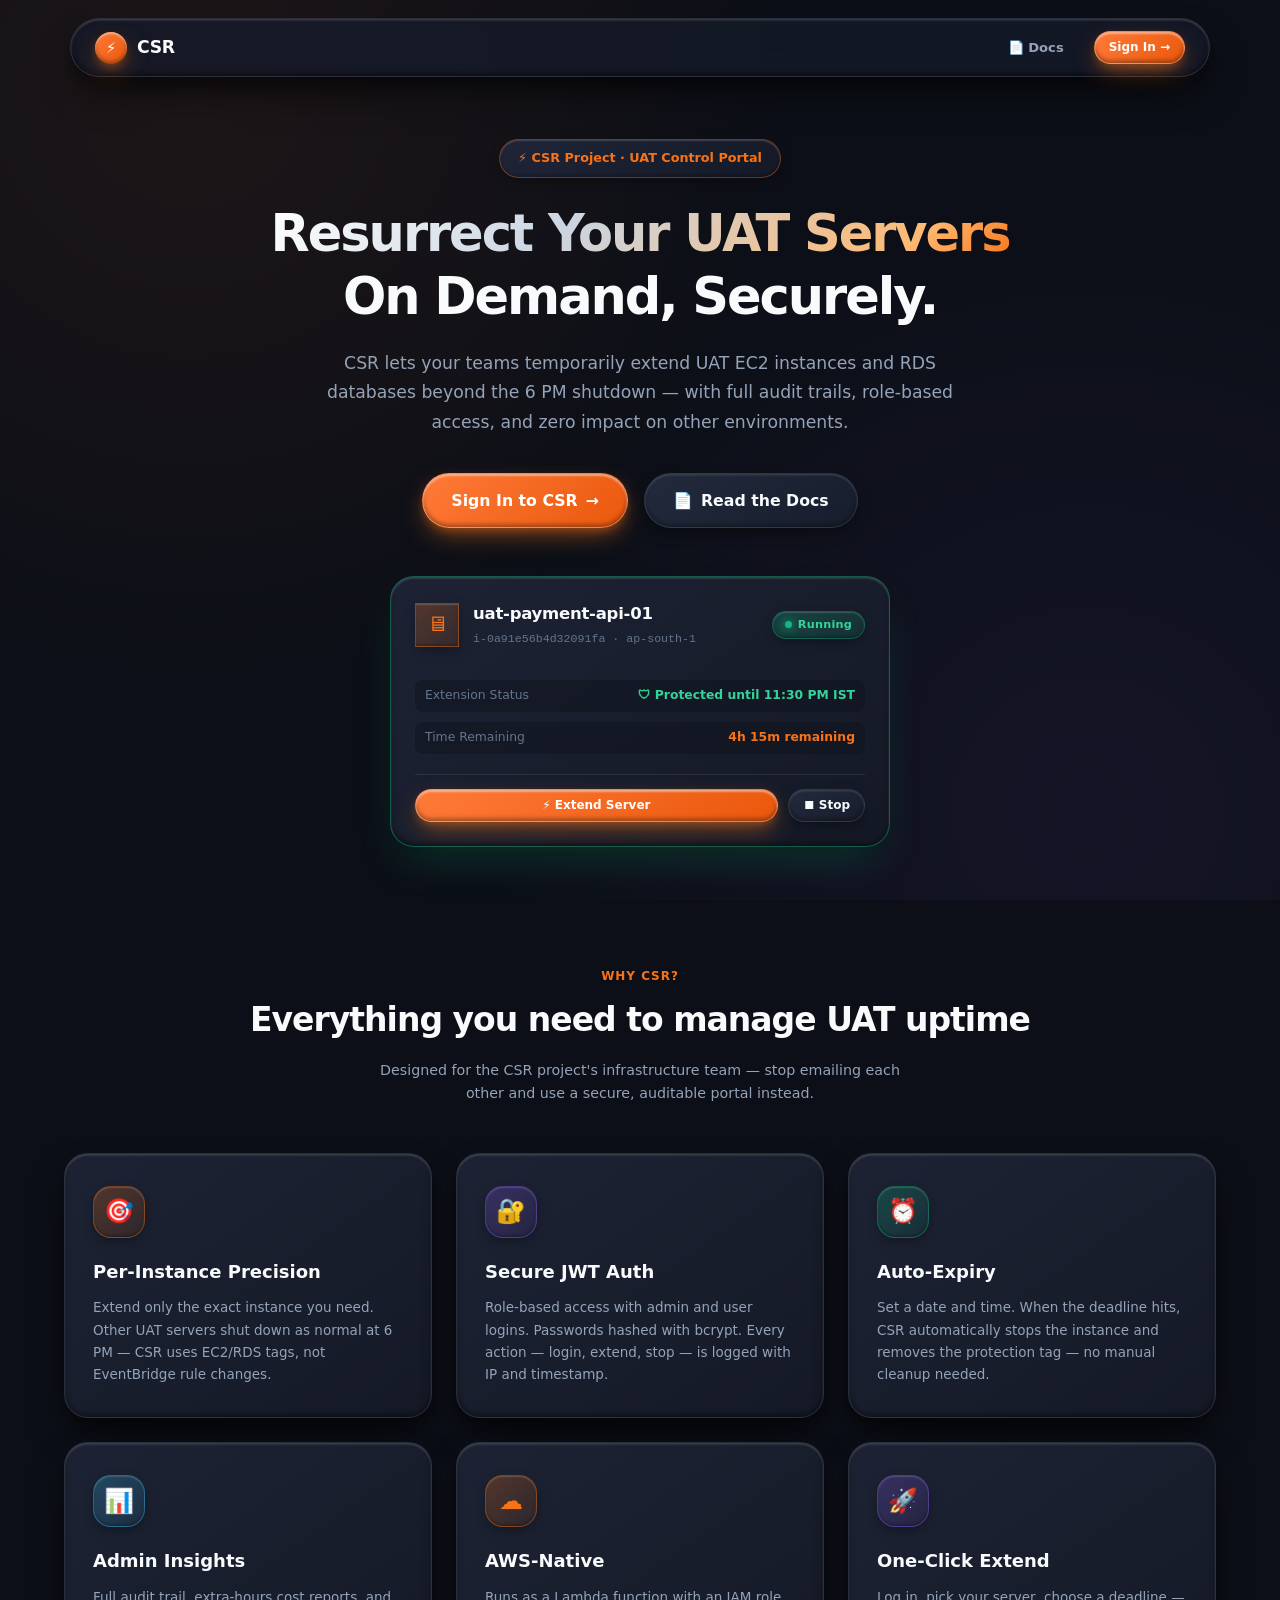
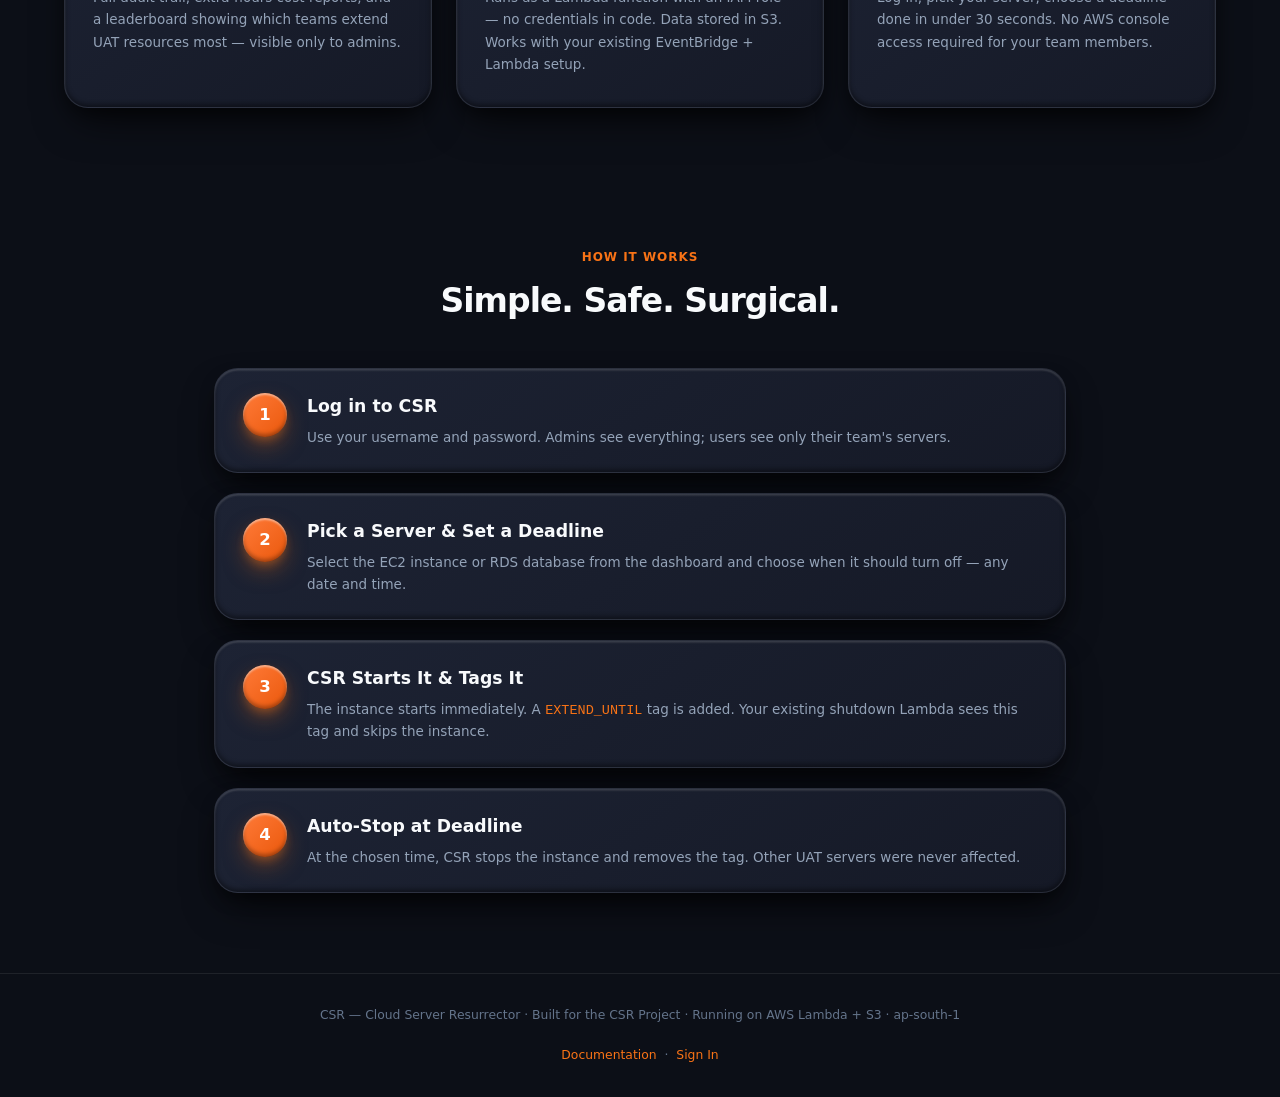
==== commit 4dde4d97: "feat(ui): redesign landing, login, and dashboard with claymorphism + minimalism aesthetics" ====
--- a/backend/frontend/index.html
+++ b/backend/frontend/index.html
@@ -47,6 +47,34 @@
         <span>📄</span> <span>Read the Docs</span>
       </a>
     </div>
+
+    <!-- Live Claymorphic Preview Card -->
+    <div class="slide-up" style="animation-delay: 0.25s; margin-top: 48px;">
+      <div class="server-card extended" style="max-width: 500px; margin: 0 auto; text-align: left;">
+        <div class="server-card-header">
+          <div class="server-icon ec2">🖥</div>
+          <div style="flex:1; margin-left: 14px;">
+            <div class="server-name">uat-payment-api-01</div>
+            <div class="server-id">i-0a91e56b4d32091fa · ap-south-1</div>
+          </div>
+          <span class="badge badge-success"><span class="status-dot running"></span>Running</span>
+        </div>
+        <div class="server-card-body">
+          <div class="server-meta-row">
+            <span class="server-meta-label">Extension Status</span>
+            <span class="server-meta-value" style="color: #34d399;">🛡 Protected until 11:30 PM IST</span>
+          </div>
+          <div class="server-meta-row">
+            <span class="server-meta-label">Time Remaining</span>
+            <span class="server-meta-value" style="color: var(--primary);">4h 15m remaining</span>
+          </div>
+        </div>
+        <div class="server-card-actions">
+          <a href="login.html" class="btn btn-primary btn-sm" style="flex: 1;">⚡ Extend Server</a>
+          <a href="login.html" class="btn btn-ghost btn-sm">⏹ Stop</a>
+        </div>
+      </div>
+    </div>
   </div>
 </section>
 
--- a/backend/frontend/css/style.css
+++ b/backend/frontend/css/style.css
@@ -1,383 +1,938 @@
 /* ═══════════════════════════════════════════════════════════════
    CSR — Cloud Server Resurrector
-   GitLab-inspired Dark Theme Stylesheet
+   Claymorphism + Minimalism Design System Stylesheet
    ═══════════════════════════════════════════════════════════════ */
 
-@import url('https://fonts.googleapis.com/css2?family=Inter:wght@300;400;500;600;700;800&family=JetBrains+Mono:wght@400;500&display=swap');
-
-/* ─── Design Tokens ─────────────────────────────────────────── */
+@import url('https://fonts.googleapis.com/css2?family=Plus+Jakarta+Sans:wght@300;400;500;600;700;800&family=JetBrains+Mono:wght@400;500;600&display=swap');
+
+/* ─── Claymorphic & Minimalist Design Tokens ─────────────────── */
 :root {
-  --orange:           #fc6d26;
-  --orange-dim:       rgba(252, 109, 38, 0.15);
-  --orange-glow:      rgba(252, 109, 38, 0.3);
-  --purple:           #7b5ea7;
-  --purple-light:     #a78bfa;
-  --purple-dim:       rgba(123, 94, 167, 0.2);
-
-  --bg-root:          #12101a;
-  --bg-primary:       #1a1523;
-  --bg-secondary:     #201b2f;
-  --surface:          #2a253b;
-  --surface-2:        #332d47;
-  --surface-hover:    #3d3654;
-  --surface-active:   #453e5e;
-
-  --border:           rgba(255, 255, 255, 0.07);
-  --border-light:     rgba(255, 255, 255, 0.12);
-  --border-orange:    rgba(252, 109, 38, 0.4);
-
-  --text-primary:     #e8e0f5;
-  --text-secondary:   #b8aed4;
-  --text-muted:       #7c7294;
-  --text-inverse:     #1a1523;
-
-  --success:          #22c55e;
-  --success-dim:      rgba(34, 197, 94, 0.15);
-  --danger:           #ef4444;
-  --danger-dim:       rgba(239, 68, 68, 0.15);
-  --warning:          #f59e0b;
-  --warning-dim:      rgba(245, 158, 11, 0.15);
-  --info:             #3b82f6;
-  --info-dim:         rgba(59, 130, 246, 0.15);
-
-  --radius-xs:        4px;
-  --radius-sm:        8px;
-  --radius:           12px;
-  --radius-lg:        16px;
-  --radius-xl:        24px;
-
-  --shadow-sm:        0 1px 8px rgba(0, 0, 0, 0.4);
-  --shadow:           0 4px 24px rgba(0, 0, 0, 0.5);
-  --shadow-lg:        0 8px 40px rgba(0, 0, 0, 0.6);
-  --shadow-orange:    0 0 24px rgba(252, 109, 38, 0.2);
-
-  --transition:       all 0.2s ease;
-  --transition-slow:  all 0.35s ease;
-
-  --font-sans:        'Inter', system-ui, sans-serif;
-  --font-mono:        'JetBrains Mono', monospace;
-
-  --sidebar-width:    240px;
-  --topbar-height:    60px;
-}
-
-/* ─── Reset ──────────────────────────────────────────────────── */
-*, *::before, *::after { box-sizing: border-box; margin: 0; padding: 0; }
-
-html { font-size: 15px; scroll-behavior: smooth; }
+  /* Brand Palette (Warm Clay Accent) */
+  --primary:            #f97316;
+  --primary-hover:      #fb923c;
+  --primary-active:     #ea580c;
+  --primary-glow:       rgba(249, 115, 22, 0.4);
+  --primary-dim:        rgba(249, 115, 22, 0.12);
+
+  --orange:             var(--primary);
+  --orange-dim:         var(--primary-dim);
+  --orange-glow:        var(--primary-glow);
+  --orange-light:       #fdba74;
+
+  --purple:             #8b5cf6;
+  --purple-light:       #a78bfa;
+  --purple-dim:         rgba(139, 92, 246, 0.14);
+  --purple-glow:        rgba(139, 92, 246, 0.35);
+
+  --cyan:               #06b6d4;
+  --cyan-dim:           rgba(6, 182, 212, 0.14);
+
+  /* Dark Clay Surface Bases */
+  --bg-root:            #0c0f17;
+  --bg-primary:         #111522;
+  --bg-secondary:       #161b2a;
+  --surface:            #1a2032;
+  --surface-2:          #20273c;
+  --surface-hover:      #262f48;
+  --surface-active:     #2c3652;
+  --surface-sunken:     #0d111a;
+
+  /* Minimalist High-Contrast Typography */
+  --text-primary:       #f8fafc;
+  --text-secondary:     #94a3b8;
+  --text-muted:         #64748b;
+  --text-dim:           #475569;
+  --text-inverse:       #0c0f17;
+
+  /* Semantic Feedback Colors */
+  --success:            #10b981;
+  --success-glow:       rgba(16, 185, 129, 0.35);
+  --success-dim:        rgba(16, 185, 129, 0.14);
+  --danger:             #f43f5e;
+  --danger-glow:        rgba(244, 63, 94, 0.35);
+  --danger-dim:         rgba(244, 63, 94, 0.14);
+  --warning:            #f59e0b;
+  --warning-dim:        rgba(245, 158, 11, 0.14);
+  --info:               #38bdf8;
+  --info-dim:           rgba(56, 189, 248, 0.14);
+
+  /* Delicate Light-Catcher Borders */
+  --border:             rgba(255, 255, 255, 0.08);
+  --border-light:       rgba(255, 255, 255, 0.14);
+  --border-orange:      rgba(249, 115, 22, 0.45);
+
+  /* Pillowy Clay Radii */
+  --radius-xs:          8px;
+  --radius-sm:          12px;
+  --radius:             18px;
+  --radius-lg:          24px;
+  --radius-xl:          32px;
+  --radius-pill:        9999px;
+
+  /* Clay Volumetric Box Shadows */
+  /* Elevated 3D Clay Card */
+  --clay-card:
+    0 20px 40px -12px rgba(0, 0, 0, 0.75),
+    0 8px 18px -4px rgba(0, 0, 0, 0.45),
+    inset 0 1.5px 2px 0 rgba(255, 255, 255, 0.16),
+    inset 0 -2.5px 5px 0 rgba(0, 0, 0, 0.45);
+
+  --clay-card-hover:
+    0 26px 52px -12px rgba(0, 0, 0, 0.85),
+    0 12px 24px -4px rgba(0, 0, 0, 0.55),
+    inset 0 2px 3px 0 rgba(255, 255, 255, 0.22),
+    inset 0 -3px 6px 0 rgba(0, 0, 0, 0.5);
+
+  /* Primary Extruded Clay Button */
+  --clay-btn-primary:
+    0 10px 24px -5px rgba(249, 115, 22, 0.5),
+    0 4px 10px -2px rgba(249, 115, 22, 0.35),
+    inset 0 2px 2px 0 rgba(255, 255, 255, 0.45),
+    inset 0 -2.5px 4px 0 rgba(0, 0, 0, 0.35);
+
+  --clay-btn-primary-hover:
+    0 14px 28px -5px rgba(249, 115, 22, 0.65),
+    0 6px 14px -2px rgba(249, 115, 22, 0.45),
+    inset 0 2.5px 3px 0 rgba(255, 255, 255, 0.55),
+    inset 0 -3px 5px 0 rgba(0, 0, 0, 0.4);
+
+  /* Secondary / Ghost Clay Button */
+  --clay-btn-ghost:
+    0 6px 16px -4px rgba(0, 0, 0, 0.5),
+    inset 0 1.5px 2px 0 rgba(255, 255, 255, 0.12),
+    inset 0 -2px 4px 0 rgba(0, 0, 0, 0.35);
+
+  --clay-btn-danger:
+    0 10px 24px -5px rgba(244, 63, 94, 0.5),
+    0 4px 10px -2px rgba(244, 63, 94, 0.35),
+    inset 0 2px 2px 0 rgba(255, 255, 255, 0.4),
+    inset 0 -2.5px 4px 0 rgba(0, 0, 0, 0.35);
+
+  /* Recessed / Debossed Clay Input */
+  --clay-input:
+    inset 0 2.5px 5px 0 rgba(0, 0, 0, 0.65),
+    inset 0 -1px 1px 0 rgba(255, 255, 255, 0.05),
+    0 1px 2px 0 rgba(0, 0, 0, 0.2);
+
+  /* Clay Pill Shadow */
+  --clay-pill:
+    0 4px 12px -2px rgba(0, 0, 0, 0.4),
+    inset 0 1px 1.5px 0 rgba(255, 255, 255, 0.18),
+    inset 0 -1.5px 3px 0 rgba(0, 0, 0, 0.3);
+
+  /* Spring Physics & Tactile Timing */
+  --spring:             all 0.32s cubic-bezier(0.34, 1.56, 0.64, 1);
+  --smooth:             all 0.22s cubic-bezier(0.16, 1, 0.3, 1);
+  --transition:         var(--smooth);
+  --transition-slow:    all 0.4s cubic-bezier(0.16, 1, 0.3, 1);
+
+  /* Fonts */
+  --font-sans:          'Plus Jakarta Sans', system-ui, -apple-system, sans-serif;
+  --font-mono:          'JetBrains Mono', monospace;
+
+  --sidebar-width:      256px;
+  --topbar-height:      68px;
+}
+
+/* ─── Global Reset & Clean Slate ─────────────────────────────── */
+*, *::before, *::after {
+  box-sizing: border-box;
+  margin: 0;
+  padding: 0;
+}
+
+html {
+  font-size: 15px;
+  scroll-behavior: smooth;
+  -webkit-font-smoothing: antialiased;
+  -moz-osx-font-smoothing: grayscale;
+}
 
 body {
   font-family: var(--font-sans);
   background: var(--bg-root);
+  background-image:
+    radial-gradient(circle at 15% 10%, rgba(249, 115, 22, 0.07) 0%, transparent 45%),
+    radial-gradient(circle at 85% 90%, rgba(139, 92, 246, 0.07) 0%, transparent 45%);
+  background-attachment: fixed;
   color: var(--text-primary);
   line-height: 1.6;
   min-height: 100vh;
-  -webkit-font-smoothing: antialiased;
-}
-
-a { color: var(--orange); text-decoration: none; transition: var(--transition); }
-a:hover { color: var(--orange-light, #ff8844); }
+}
+
+a {
+  color: var(--primary);
+  text-decoration: none;
+  transition: var(--smooth);
+}
+a:hover {
+  color: var(--primary-hover);
+}
 
 img { max-width: 100%; display: block; }
-button { cursor: pointer; font-family: var(--font-sans); }
-input, select, textarea { font-family: var(--font-sans); }
-
-/* ─── Scrollbar ──────────────────────────────────────────────── */
-::-webkit-scrollbar { width: 6px; height: 6px; }
-::-webkit-scrollbar-track { background: var(--bg-primary); }
-::-webkit-scrollbar-thumb { background: var(--surface-2); border-radius: 3px; }
-::-webkit-scrollbar-thumb:hover { background: var(--surface-active); }
-
-/* ─── Typography ─────────────────────────────────────────────── */
-h1 { font-size: 2.4rem; font-weight: 800; line-height: 1.2; }
-h2 { font-size: 1.75rem; font-weight: 700; }
-h3 { font-size: 1.25rem; font-weight: 600; }
-h4 { font-size: 1.05rem; font-weight: 600; }
-p  { color: var(--text-secondary); }
-
-.mono { font-family: var(--font-mono); font-size: 0.85rem; }
-
-/* ─── Gradient Text ──────────────────────────────────────────── */
+button { cursor: pointer; font-family: var(--font-sans); border: none; outline: none; }
+input, select, textarea { font-family: var(--font-sans); outline: none; }
+
+/* ─── Tactile Minimalist Scrollbar ───────────────────────────── */
+::-webkit-scrollbar { width: 8px; height: 8px; }
+::-webkit-scrollbar-track { background: var(--bg-root); }
+::-webkit-scrollbar-thumb {
+  background: var(--surface-2);
+  border-radius: var(--radius-pill);
+  box-shadow: inset 0 1px 2px rgba(255, 255, 255, 0.15);
+}
+::-webkit-scrollbar-thumb:hover { background: var(--surface-hover); }
+
+/* ─── Minimalist Typography ──────────────────────────────────── */
+h1 { font-size: 2.35rem; font-weight: 800; line-height: 1.25; letter-spacing: -0.03em; }
+h2 { font-size: 1.75rem; font-weight: 700; letter-spacing: -0.025em; }
+h3 { font-size: 1.25rem; font-weight: 600; letter-spacing: -0.02em; }
+h4 { font-size: 1.05rem; font-weight: 600; letter-spacing: -0.015em; }
+p  { color: var(--text-secondary); font-size: 0.95rem; }
+
+.mono { font-family: var(--font-mono); font-size: 0.85rem; letter-spacing: -0.01em; }
+.truncate { white-space: nowrap; overflow: hidden; text-overflow: ellipsis; }
+
+/* ─── Modern Gradient Glow Text ──────────────────────────────── */
 .gradient-text {
-  background: linear-gradient(135deg, var(--orange) 0%, var(--purple-light) 100%);
+  background: linear-gradient(135deg, #ffffff 0%, #cbd5e1 40%, #fdba74 85%, #f97316 100%);
   -webkit-background-clip: text;
   -webkit-text-fill-color: transparent;
-  background-clip: text;
-}
-
-/* ─── Buttons ────────────────────────────────────────────────── */
+  display: inline-block;
+}
+
+/* ─── Clay Buttons ───────────────────────────────────────────── */
 .btn {
   display: inline-flex;
   align-items: center;
+  justify-content: center;
   gap: 8px;
   padding: 10px 20px;
-  border-radius: var(--radius-sm);
   font-size: 0.9rem;
   font-weight: 600;
-  border: none;
-  transition: var(--transition);
+  border-radius: var(--radius-pill);
+  transition: var(--spring);
+  text-decoration: none;
+  user-select: none;
   white-space: nowrap;
+}
+
+.btn:active {
+  transform: translateY(1px) scale(0.98);
+}
+
+.btn-primary {
+  background: linear-gradient(135deg, #ff7a38 0%, #ea580c 100%);
+  color: #ffffff;
+  box-shadow: var(--clay-btn-primary);
+  border: 1px solid rgba(255, 255, 255, 0.2);
+}
+.btn-primary:hover {
+  background: linear-gradient(135deg, #ff8a4d 0%, #f97316 100%);
+  box-shadow: var(--clay-btn-primary-hover);
+  transform: translateY(-2px) scale(1.02);
+  color: #ffffff;
+}
+
+.btn-ghost {
+  background: linear-gradient(145deg, #222a3d 0%, #171d2b 100%);
+  color: var(--text-primary);
+  box-shadow: var(--clay-btn-ghost);
+  border: 1px solid rgba(255, 255, 255, 0.09);
+}
+.btn-ghost:hover {
+  background: linear-gradient(145deg, #2a334a 0%, #1c2335 100%);
+  box-shadow: 0 8px 22px -4px rgba(0, 0, 0, 0.6), inset 0 1.5px 2px rgba(255, 255, 255, 0.18);
+  transform: translateY(-2px) scale(1.02);
+  color: #ffffff;
+}
+
+.btn-danger {
+  background: linear-gradient(135deg, #fb7185 0%, #e11d48 100%);
+  color: #ffffff;
+  box-shadow: var(--clay-btn-danger);
+  border: 1px solid rgba(255, 255, 255, 0.2);
+}
+.btn-danger:hover {
+  background: linear-gradient(135deg, #fda4af 0%, #f43f5e 100%);
+  box-shadow: 0 14px 28px -5px rgba(244, 63, 94, 0.65), inset 0 2px 3px rgba(255, 255, 255, 0.5);
+  transform: translateY(-2px) scale(1.02);
+  color: #ffffff;
+}
+
+.btn-sm {
+  padding: 6px 14px;
+  font-size: 0.8rem;
+  border-radius: var(--radius-pill);
+}
+
+.btn-lg {
+  padding: 14px 28px;
+  font-size: 1.05rem;
+  font-weight: 700;
+  border-radius: var(--radius-pill);
+}
+
+.btn-icon {
+  width: 38px;
+  height: 38px;
+  padding: 0;
+  border-radius: var(--radius-pill);
+  display: inline-flex;
+  align-items: center;
+  justify-content: center;
+}
+
+.btn:disabled {
+  opacity: 0.5;
+  cursor: not-allowed;
+  transform: none !important;
+  box-shadow: none !important;
+}
+
+.w-full { width: 100%; }
+
+/* ─── Clay Cards & Pods ──────────────────────────────────────── */
+.card {
+  background: linear-gradient(145deg, #1d2334 0%, #151926 100%);
+  border: 1px solid var(--border);
+  border-radius: var(--radius-lg);
+  box-shadow: var(--clay-card);
+  padding: 24px;
+  transition: var(--spring);
+}
+
+.card:hover {
+  box-shadow: var(--clay-card-hover);
+}
+
+.card-header {
+  display: flex;
+  align-items: center;
+  justify-content: space-between;
+  margin-bottom: 20px;
+  padding-bottom: 14px;
+  border-bottom: 1px solid var(--border);
+}
+
+.card-title {
+  font-size: 1.15rem;
+  font-weight: 700;
+  letter-spacing: -0.015em;
+  color: var(--text-primary);
+}
+
+/* ─── Recessed Clay Inputs & Form Controls ───────────────────── */
+.form-group {
+  margin-bottom: 18px;
+}
+
+.form-label {
+  display: block;
+  font-size: 0.825rem;
+  font-weight: 600;
+  color: var(--text-secondary);
+  margin-bottom: 7px;
+  text-transform: uppercase;
+  letter-spacing: 0.04em;
+}
+
+.form-control {
+  width: 100%;
+  padding: 12px 18px;
+  background: var(--surface-sunken);
+  border: 1px solid rgba(255, 255, 255, 0.08);
+  border-radius: var(--radius-sm);
+  color: var(--text-primary);
+  font-size: 0.95rem;
+  box-shadow: var(--clay-shadow-sunken);
+  transition: var(--smooth);
+}
+
+.form-control::placeholder {
+  color: var(--text-muted);
+}
+
+.form-control:focus {
+  border-color: rgba(249, 115, 22, 0.7);
+  background: #0f141f;
+  box-shadow:
+    var(--clay-shadow-sunken),
+    0 0 0 3px rgba(249, 115, 22, 0.25),
+    0 4px 14px rgba(249, 115, 22, 0.15);
+}
+
+.form-hint {
+  font-size: 0.775rem;
+  color: var(--text-muted);
+  margin-top: 5px;
+  display: block;
+}
+
+.form-error {
+  font-size: 0.8rem;
+  color: var(--danger);
+  margin-top: 6px;
+}
+
+/* ─── Tactile Badges & Pills ─────────────────────────────────── */
+.badge {
+  display: inline-flex;
+  align-items: center;
+  gap: 6px;
+  padding: 4px 12px;
+  font-size: 0.75rem;
+  font-weight: 600;
+  border-radius: var(--radius-pill);
+  box-shadow: var(--clay-pill);
+  letter-spacing: 0.02em;
+}
+
+.badge-success {
+  background: linear-gradient(135deg, rgba(16, 185, 129, 0.25) 0%, rgba(16, 185, 129, 0.12) 100%);
+  color: #34d399;
+  border: 1px solid rgba(16, 185, 129, 0.3);
+}
+
+.badge-danger {
+  background: linear-gradient(135deg, rgba(244, 63, 94, 0.25) 0%, rgba(244, 63, 94, 0.12) 100%);
+  color: #fb7185;
+  border: 1px solid rgba(244, 63, 94, 0.3);
+}
+
+.badge-warning {
+  background: linear-gradient(135deg, rgba(245, 158, 11, 0.25) 0%, rgba(245, 158, 11, 0.12) 100%);
+  color: #fbbf24;
+  border: 1px solid rgba(245, 158, 11, 0.3);
+}
+
+.badge-orange {
+  background: linear-gradient(135deg, rgba(249, 115, 22, 0.25) 0%, rgba(249, 115, 22, 0.12) 100%);
+  color: #fb923c;
+  border: 1px solid rgba(249, 115, 22, 0.35);
+}
+
+.badge-info {
+  background: linear-gradient(135deg, rgba(56, 189, 248, 0.25) 0%, rgba(56, 189, 248, 0.12) 100%);
+  color: #38bdf8;
+  border: 1px solid rgba(56, 189, 248, 0.3);
+}
+
+.badge-muted {
+  background: linear-gradient(135deg, rgba(100, 116, 139, 0.2) 0%, rgba(100, 116, 139, 0.1) 100%);
+  color: var(--text-muted);
+  border: 1px solid rgba(255, 255, 255, 0.08);
+}
+
+/* Pulsating Status Dots */
+.status-dot {
+  width: 7px;
+  height: 7px;
+  border-radius: 50%;
+  display: inline-block;
+  box-shadow: 0 0 6px currentColor;
+}
+.status-dot.running {
+  background: var(--success);
+  box-shadow: 0 0 8px var(--success);
+  animation: pulseGreen 2.2s infinite;
+}
+.status-dot.stopped {
+  background: var(--danger);
+  box-shadow: 0 0 6px var(--danger);
+}
+.status-dot.pending {
+  background: var(--warning);
+  box-shadow: 0 0 8px var(--warning);
+  animation: pulseAmber 1.8s infinite;
+}
+.status-dot.unknown {
+  background: var(--text-muted);
+}
+
+@keyframes pulseGreen {
+  0% { transform: scale(0.95); box-shadow: 0 0 0 0 rgba(16, 185, 129, 0.7); }
+  70% { transform: scale(1.05); box-shadow: 0 0 0 6px rgba(16, 185, 129, 0); }
+  100% { transform: scale(0.95); box-shadow: 0 0 0 0 rgba(16, 185, 129, 0); }
+}
+
+@keyframes pulseAmber {
+  0% { transform: scale(0.95); box-shadow: 0 0 0 0 rgba(245, 158, 11, 0.7); }
+  70% { transform: scale(1.05); box-shadow: 0 0 0 6px rgba(245, 158, 11, 0); }
+  100% { transform: scale(0.95); box-shadow: 0 0 0 0 rgba(245, 158, 11, 0); }
+}
+
+/* ─── App Shell & Layout ─────────────────────────────────────── */
+.app-shell {
+  display: flex;
+  min-height: 100vh;
+}
+
+/* ─── Clay Sidebar ───────────────────────────────────────────── */
+.sidebar {
+  width: var(--sidebar-width);
+  background: linear-gradient(180deg, #131724 0%, #0e111a 100%);
+  border-right: 1px solid var(--border);
+  display: flex;
+  flex-direction: column;
+  flex-shrink: 0;
+  position: sticky;
+  top: 0;
+  height: 100vh;
+  z-index: 50;
+  box-shadow: 6px 0 24px -4px rgba(0, 0, 0, 0.45);
+}
+
+.sidebar-logo {
+  display: flex;
+  align-items: center;
+  gap: 12px;
+  padding: 24px 20px;
+  border-bottom: 1px solid var(--border);
+  text-decoration: none;
+}
+
+.sidebar-logo-icon {
+  width: 42px;
+  height: 42px;
+  border-radius: var(--radius-sm);
+  background: linear-gradient(135deg, #ff7a38 0%, #ea580c 100%);
+  color: #ffffff;
+  display: flex;
+  align-items: center;
+  justify-content: center;
+  font-size: 1.3rem;
+  box-shadow: var(--clay-btn-primary);
+}
+
+.sidebar-logo-name {
+  font-size: 1.25rem;
+  font-weight: 800;
+  color: var(--text-primary);
+  letter-spacing: -0.03em;
+  display: block;
+}
+
+.sidebar-logo-sub {
+  font-size: 0.75rem;
+  color: var(--text-muted);
+  text-transform: uppercase;
+  letter-spacing: 0.06em;
+  display: block;
+}
+
+.sidebar-nav {
+  padding: 16px 12px;
+  flex: 1;
+  overflow-y: auto;
+  display: flex;
+  flex-direction: column;
+  gap: 6px;
+}
+
+.sidebar-section {
+  font-size: 0.7rem;
+  font-weight: 700;
+  text-transform: uppercase;
+  letter-spacing: 0.08em;
+  color: var(--text-dim);
+  padding: 12px 14px 4px;
+}
+
+.sidebar-item {
+  display: flex;
+  align-items: center;
+  gap: 12px;
+  padding: 10px 14px;
+  border-radius: var(--radius-sm);
+  color: var(--text-secondary);
+  font-size: 0.9rem;
+  font-weight: 600;
+  transition: var(--spring);
+  text-decoration: none;
+  background: transparent;
+  border: 1px solid transparent;
+  width: 100%;
+  text-align: left;
+}
+
+.sidebar-item:hover {
+  color: var(--text-primary);
+  background: linear-gradient(145deg, #1c2233 0%, #151926 100%);
+  border-color: rgba(255, 255, 255, 0.06);
+  box-shadow: var(--clay-btn-ghost);
+  transform: translateX(3px);
+}
+
+.sidebar-item.active {
+  color: #ffffff;
+  background: linear-gradient(145deg, #222b40 0%, #191f30 100%);
+  border-color: rgba(249, 115, 22, 0.35);
+  box-shadow:
+    0 8px 18px -4px rgba(0, 0, 0, 0.6),
+    inset 0 1.5px 2px rgba(255, 255, 255, 0.2),
+    inset 0 -2px 4px rgba(0, 0, 0, 0.35);
+}
+
+.sidebar-item .item-icon {
+  width: 18px;
+  height: 18px;
+  flex-shrink: 0;
+  stroke-width: 2.2;
+}
+
+.sidebar-footer {
+  padding: 16px 14px;
+  border-top: 1px solid var(--border);
+  background: rgba(13, 17, 26, 0.5);
+}
+
+.user-info {
+  display: flex;
+  align-items: center;
+  gap: 12px;
+  background: linear-gradient(145deg, #1c2233 0%, #141824 100%);
+  padding: 10px 12px;
+  border-radius: var(--radius-md);
+  border: 1px solid var(--border);
+  box-shadow: var(--clay-btn-ghost);
+}
+
+.user-avatar {
+  width: 36px;
+  height: 36px;
+  border-radius: var(--radius-sm);
+  background: linear-gradient(135deg, #8b5cf6 0%, #6d28d9 100%);
+  color: #ffffff;
+  display: flex;
+  align-items: center;
+  justify-content: center;
+  font-weight: 700;
+  font-size: 0.85rem;
+  box-shadow: 0 4px 12px rgba(139, 92, 246, 0.4), inset 0 1px 2px rgba(255, 255, 255, 0.3);
+}
+
+.user-details {
+  flex: 1;
+  min-width: 0;
+}
+
+.user-name {
+  font-size: 0.875rem;
+  font-weight: 700;
+  color: var(--text-primary);
+  white-space: nowrap;
+  overflow: hidden;
+  text-overflow: ellipsis;
+}
+
+.user-role {
+  font-size: 0.725rem;
+  color: var(--primary);
+  font-weight: 600;
+  text-transform: uppercase;
+  letter-spacing: 0.05em;
+}
+
+/* ─── Main Content Canvas ────────────────────────────────────── */
+.main-content {
+  flex: 1;
+  min-width: 0;
+  padding: 32px 40px;
+  max-width: 1360px;
+  margin: 0 auto;
+  width: 100%;
+}
+
+.page-header {
+  display: flex;
+  align-items: center;
+  justify-content: space-between;
+  margin-bottom: 28px;
+  padding-bottom: 20px;
+  border-bottom: 1px solid var(--border);
+}
+
+.page-title {
+  font-size: 1.85rem;
+  font-weight: 800;
+  letter-spacing: -0.03em;
+  color: var(--text-primary);
+}
+
+.page-subtitle {
+  font-size: 0.925rem;
+  color: var(--text-secondary);
+  margin-top: 4px;
+}
+
+/* ─── Tactile Clay Stats Grid ────────────────────────────────── */
+.stats-grid {
+  display: grid;
+  grid-template-columns: repeat(auto-fit, minmax(240px, 1fr));
+  gap: 20px;
+  margin-bottom: 32px;
+}
+
+.stat-card {
+  background: linear-gradient(145deg, #1d2334 0%, #151926 100%);
+  border: 1px solid var(--border);
+  border-radius: var(--radius-lg);
+  box-shadow: var(--clay-card);
+  padding: 22px 24px;
   position: relative;
   overflow: hidden;
-}
-
-.btn::after {
+  transition: var(--spring);
+}
+
+.stat-card:hover {
+  transform: translateY(-3px);
+  box-shadow: var(--clay-card-hover);
+}
+
+.stat-card::before {
   content: '';
   position: absolute;
-  inset: 0;
-  background: rgba(255,255,255,0.08);
-  opacity: 0;
-  transition: var(--transition);
-}
-.btn:hover::after { opacity: 1; }
-.btn:active { transform: scale(0.97); }
-
-.btn-primary {
-  background: linear-gradient(135deg, var(--orange), #e85a0f);
-  color: white;
-  box-shadow: 0 4px 16px rgba(252, 109, 38, 0.35);
-}
-.btn-primary:hover {
-  box-shadow: 0 6px 24px rgba(252, 109, 38, 0.5);
-  transform: translateY(-1px);
-  color: white;
-}
-
-.btn-secondary {
-  background: var(--surface);
-  color: var(--text-primary);
-  border: 1px solid var(--border-light);
-}
-.btn-secondary:hover {
-  background: var(--surface-hover);
-  border-color: var(--border-orange);
-  color: var(--text-primary);
-}
-
-.btn-danger {
-  background: var(--danger-dim);
-  color: var(--danger);
-  border: 1px solid rgba(239, 68, 68, 0.3);
-}
-.btn-danger:hover {
-  background: var(--danger);
-  color: white;
-}
-
-.btn-success {
-  background: var(--success-dim);
-  color: var(--success);
-  border: 1px solid rgba(34, 197, 94, 0.3);
-}
-.btn-success:hover {
-  background: var(--success);
-  color: white;
-}
-
-.btn-ghost {
-  background: transparent;
+  top: 0;
+  left: 0;
+  right: 0;
+  height: 4px;
+  background: var(--text-muted);
+  border-top-left-radius: var(--radius-lg);
+  border-top-right-radius: var(--radius-lg);
+}
+
+.stat-card.orange::before { background: linear-gradient(90deg, #f97316, #fb923c); }
+.stat-card.success::before { background: linear-gradient(90deg, #10b981, #34d399); }
+.stat-card.purple::before { background: linear-gradient(90deg, #8b5cf6, #a78bfa); }
+.stat-card.info::before { background: linear-gradient(90deg, #38bdf8, #0ea5e9); }
+
+.stat-label {
+  font-size: 0.8rem;
+  font-weight: 700;
+  text-transform: uppercase;
+  letter-spacing: 0.06em;
+  color: var(--text-muted);
+}
+
+.stat-value {
+  font-size: 2.2rem;
+  font-weight: 800;
+  color: var(--text-primary);
+  line-height: 1.2;
+  margin: 10px 0 4px;
+  letter-spacing: -0.03em;
+}
+
+.stat-sub {
+  font-size: 0.8rem;
   color: var(--text-secondary);
+}
+
+/* ─── Volumetric Clay Server Cards Grid ──────────────────────── */
+.servers-grid {
+  display: grid;
+  grid-template-columns: repeat(auto-fill, minmax(320px, 1fr));
+  gap: 22px;
+  margin-bottom: 36px;
+}
+
+.server-card {
+  background: linear-gradient(145deg, #1d2334 0%, #151926 100%);
   border: 1px solid var(--border);
-}
-.btn-ghost:hover {
-  background: var(--surface);
-  color: var(--text-primary);
-  border-color: var(--border-light);
-}
-
-.btn-sm { padding: 6px 14px; font-size: 0.8rem; }
-.btn-lg { padding: 14px 28px; font-size: 1rem; }
-.btn-icon { padding: 8px; border-radius: var(--radius-sm); }
-
-.btn:disabled {
-  opacity: 0.4;
-  pointer-events: none;
-}
-
-/* ─── Form Controls ──────────────────────────────────────────── */
-.form-group { display: flex; flex-direction: column; gap: 6px; }
-
-.form-label {
-  font-size: 0.85rem;
+  border-radius: var(--radius-lg);
+  box-shadow: var(--clay-card);
+  padding: 24px;
+  display: flex;
+  flex-direction: column;
+  justify-content: space-between;
+  transition: var(--spring);
+  position: relative;
+}
+
+.server-card:hover {
+  transform: translateY(-4px) scale(1.01);
+  box-shadow: var(--clay-card-hover);
+  border-color: rgba(255, 255, 255, 0.16);
+}
+
+.server-card.extended {
+  border-color: rgba(16, 185, 129, 0.4);
+  box-shadow:
+    0 20px 40px -12px rgba(16, 185, 129, 0.25),
+    0 8px 18px -4px rgba(0, 0, 0, 0.5),
+    inset 0 1.5px 2px 0 rgba(255, 255, 255, 0.18),
+    inset 0 -2.5px 5px 0 rgba(0, 0, 0, 0.45);
+}
+
+.server-card-header {
+  display: flex;
+  align-items: center;
+  justify-content: space-between;
+  margin-bottom: 18px;
+}
+
+.server-icon {
+  width: 44px;
+  height: 44px;
+  border-radius: var(--radius-md);
+  display: flex;
+  align-items: center;
+  justify-content: center;
+  font-size: 1.4rem;
+  box-shadow: var(--clay-pill);
+}
+
+.server-icon.ec2 {
+  background: linear-gradient(135deg, rgba(249, 115, 22, 0.25) 0%, rgba(249, 115, 22, 0.1) 100%);
+  border: 1px solid rgba(249, 115, 22, 0.35);
+  color: var(--primary);
+}
+
+.server-icon.rds {
+  background: linear-gradient(135deg, rgba(56, 189, 248, 0.25) 0%, rgba(56, 189, 248, 0.1) 100%);
+  border: 1px solid rgba(56, 189, 248, 0.35);
+  color: var(--info);
+}
+
+.server-name {
+  font-size: 1.1rem;
+  font-weight: 700;
+  color: var(--text-primary);
+  letter-spacing: -0.015em;
+}
+
+.server-id {
+  font-family: var(--font-mono);
+  font-size: 0.775rem;
+  color: var(--text-muted);
+  margin-top: 2px;
+}
+
+.server-card-body {
+  margin: 14px 0 20px;
+  display: flex;
+  flex-direction: column;
+  gap: 10px;
+}
+
+.server-meta-row {
+  display: flex;
+  justify-content: space-between;
+  align-items: center;
+  font-size: 0.825rem;
+  padding: 6px 10px;
+  background: rgba(13, 17, 26, 0.4);
+  border-radius: var(--radius-xs);
+}
+
+.server-meta-label {
+  color: var(--text-muted);
   font-weight: 500;
+}
+
+.server-meta-value {
   color: var(--text-secondary);
-  letter-spacing: 0.02em;
-}
-
-.form-control {
-  width: 100%;
-  padding: 10px 14px;
-  background: var(--bg-primary);
-  border: 1px solid var(--border-light);
-  border-radius: var(--radius-sm);
-  color: var(--text-primary);
-  font-size: 0.9rem;
-  transition: var(--transition);
-  outline: none;
-}
-.form-control:focus {
-  border-color: var(--orange);
-  box-shadow: 0 0 0 3px var(--orange-dim);
-}
-.form-control::placeholder { color: var(--text-muted); }
-.form-control:disabled {
-  opacity: 0.5;
-  cursor: not-allowed;
-}
-
-select.form-control {
-  cursor: pointer;
-  appearance: none;
-  background-image: url("data:image/svg+xml,%3Csvg xmlns='http://www.w3.org/2000/svg' width='12' height='12' viewBox='0 0 12 12'%3E%3Cpath fill='%237c7294' d='M6 8L1 3h10z'/%3E%3C/svg%3E");
-  background-repeat: no-repeat;
-  background-position: right 12px center;
-  padding-right: 36px;
-}
-
-.form-hint {
-  font-size: 0.78rem;
-  color: var(--text-muted);
-}
-
-.form-error {
-  font-size: 0.78rem;
-  color: var(--danger);
-}
-
-/* ─── Cards ──────────────────────────────────────────────────── */
-.card {
-  background: var(--surface);
+  font-weight: 600;
+}
+
+.server-card-actions {
+  display: flex;
+  gap: 10px;
+  margin-top: auto;
+  padding-top: 14px;
+  border-top: 1px solid var(--border);
+}
+
+/* ─── Minimalist Table with Clay Pod Wrapper ─────────────────── */
+.table-wrapper {
+  background: linear-gradient(145deg, #1d2334 0%, #151926 100%);
   border: 1px solid var(--border);
-  border-radius: var(--radius);
-  padding: 20px;
-  transition: var(--transition);
-}
-.card:hover { border-color: var(--border-light); }
-
-.card-header {
-  display: flex;
-  align-items: center;
-  justify-content: space-between;
-  margin-bottom: 16px;
-  padding-bottom: 14px;
-  border-bottom: 1px solid var(--border);
-}
-
-.card-title {
-  font-size: 1rem;
-  font-weight: 600;
-  color: var(--text-primary);
-  display: flex;
-  align-items: center;
-  gap: 8px;
-}
-
-/* ─── Badges ─────────────────────────────────────────────────── */
-.badge {
-  display: inline-flex;
-  align-items: center;
-  gap: 5px;
-  padding: 3px 10px;
-  border-radius: 100px;
-  font-size: 0.75rem;
-  font-weight: 600;
-  letter-spacing: 0.03em;
-  text-transform: uppercase;
-}
-
-.badge-success { background: var(--success-dim); color: var(--success); }
-.badge-danger  { background: var(--danger-dim);  color: var(--danger);  }
-.badge-warning { background: var(--warning-dim); color: var(--warning); }
-.badge-info    { background: var(--info-dim);    color: var(--info);    }
-.badge-muted   { background: var(--surface-2);   color: var(--text-muted); }
-.badge-orange  { background: var(--orange-dim);  color: var(--orange);  }
-.badge-purple  { background: var(--purple-dim);  color: var(--purple-light); }
-
-.status-dot {
-  width: 7px; height: 7px;
-  border-radius: 50%;
-  display: inline-block;
-  animation: pulse-dot 2s infinite;
-}
-.status-dot.running  { background: var(--success); }
-.status-dot.stopped  { background: var(--danger); animation: none; }
-.status-dot.pending  { background: var(--warning); }
-.status-dot.unknown  { background: var(--text-muted); animation: none; }
-
-@keyframes pulse-dot {
-  0%, 100% { opacity: 1; transform: scale(1); }
-  50%       { opacity: 0.6; transform: scale(0.85); }
-}
-
-/* ─── Tables ─────────────────────────────────────────────────── */
-.table-wrapper {
+  border-radius: var(--radius-lg);
+  box-shadow: var(--clay-card);
   overflow-x: auto;
-  border-radius: var(--radius);
-  border: 1px solid var(--border);
+  margin-bottom: 28px;
 }
 
 table {
   width: 100%;
   border-collapse: collapse;
+  text-align: left;
   font-size: 0.875rem;
 }
 
-thead th {
-  padding: 12px 16px;
-  background: var(--bg-secondary);
-  color: var(--text-muted);
-  font-weight: 500;
-  font-size: 0.78rem;
+thead {
+  background: rgba(13, 17, 26, 0.6);
+  border-bottom: 1px solid var(--border);
+}
+
+th {
+  padding: 14px 18px;
+  font-size: 0.75rem;
+  font-weight: 700;
   text-transform: uppercase;
   letter-spacing: 0.05em;
-  text-align: left;
-  white-space: nowrap;
-  border-bottom: 1px solid var(--border);
+  color: var(--text-muted);
+}
+
+td {
+  padding: 14px 18px;
+  border-bottom: 1px solid rgba(255, 255, 255, 0.05);
+  color: var(--text-secondary);
+}
+
+tr:last-child td {
+  border-bottom: none;
 }
 
 tbody tr {
-  border-bottom: 1px solid var(--border);
-  transition: var(--transition);
-}
-tbody tr:last-child { border-bottom: none; }
-tbody tr:hover { background: var(--bg-secondary); }
-
-tbody td {
-  padding: 12px 16px;
-  color: var(--text-primary);
-  vertical-align: middle;
-}
-
-/* ─── Modals ─────────────────────────────────────────────────── */
+  transition: var(--smooth);
+}
+
+tbody tr:hover {
+  background: rgba(255, 255, 255, 0.03);
+}
+
+/* ─── Volumetric Clay Modal Dialogues ────────────────────────── */
 .modal-overlay {
-  position: fixed; inset: 0;
-  background: rgba(10, 8, 18, 0.85);
-  backdrop-filter: blur(4px);
-  z-index: 1000;
+  position: fixed;
+  inset: 0;
+  background: rgba(10, 13, 20, 0.75);
+  backdrop-filter: blur(12px);
+  -webkit-backdrop-filter: blur(12px);
   display: flex;
   align-items: center;
   justify-content: center;
   padding: 20px;
+  z-index: 1000;
   opacity: 0;
   pointer-events: none;
-  transition: var(--transition);
-}
-.modal-overlay.active {
+  transition: opacity 0.25s ease;
+}
+
+.modal-overlay.active,
+.modal-overlay:not(.hidden):not([style*="display: none"]) {
   opacity: 1;
-  pointer-events: all;
+  pointer-events: auto;
 }
 
 .modal {
-  background: var(--bg-secondary);
-  border: 1px solid var(--border-light);
-  border-radius: var(--radius-lg);
+  background: linear-gradient(145deg, #20273a 0%, #151926 100%);
+  border: 1px solid rgba(255, 255, 255, 0.14);
+  border-radius: var(--radius-xl);
+  box-shadow:
+    0 35px 70px -15px rgba(0, 0, 0, 0.9),
+    0 15px 30px -5px rgba(0, 0, 0, 0.6),
+    inset 0 2px 3px rgba(255, 255, 255, 0.25),
+    inset 0 -3px 6px rgba(0, 0, 0, 0.5);
+  width: 100%;
+  max-width: 520px;
   padding: 28px;
-  width: 100%;
-  max-width: 480px;
-  box-shadow: var(--shadow-lg);
-  transform: translateY(16px) scale(0.97);
-  transition: var(--transition);
-}
+  position: relative;
+  transform: translateY(12px) scale(0.96);
+  transition: var(--spring);
+}
+
 .modal-overlay.active .modal {
   transform: translateY(0) scale(1);
 }
@@ -386,993 +941,799 @@
   display: flex;
   align-items: center;
   justify-content: space-between;
+  margin-bottom: 22px;
+}
+
+.modal-title {
+  display: flex;
+  align-items: center;
+  gap: 10px;
+  font-size: 1.25rem;
+  font-weight: 700;
+  color: var(--text-primary);
+  letter-spacing: -0.02em;
+}
+
+.modal-close {
+  width: 34px;
+  height: 34px;
+  border-radius: 50%;
+  background: var(--surface-2);
+  color: var(--text-muted);
+  box-shadow: var(--clay-pill);
+  display: flex;
+  align-items: center;
+  justify-content: center;
+  transition: var(--spring);
+}
+.modal-close:hover {
+  color: var(--text-primary);
+  background: var(--surface-hover);
+  transform: rotate(90deg);
+}
+
+.modal-body {
+  display: flex;
+  flex-direction: column;
+  gap: 18px;
+}
+
+.modal-footer {
+  display: flex;
+  align-items: center;
+  justify-content: flex-end;
+  gap: 12px;
+  margin-top: 24px;
+  padding-top: 18px;
+  border-top: 1px solid var(--border);
+}
+
+/* ─── Claymorphic Login Page ─────────────────────────────────── */
+.login-page {
+  min-height: 100vh;
+  display: flex;
+  align-items: center;
+  justify-content: center;
+  padding: 24px;
+}
+
+.login-card {
+  width: 100%;
+  max-width: 440px;
+  background: linear-gradient(145deg, #1f2538 0%, #141824 100%);
+  border: 1px solid rgba(255, 255, 255, 0.12);
+  border-radius: var(--radius-xl);
+  box-shadow:
+    0 32px 64px -12px rgba(0, 0, 0, 0.85),
+    0 16px 28px -6px rgba(0, 0, 0, 0.55),
+    inset 0 2px 3px rgba(255, 255, 255, 0.2),
+    inset 0 -3px 6px rgba(0, 0, 0, 0.5);
+  padding: 40px 36px;
+}
+
+.login-logo {
+  text-align: center;
+  margin-bottom: 28px;
+}
+
+.login-logo-icon {
+  width: 60px;
+  height: 60px;
+  margin: 0 auto 16px;
+  border-radius: var(--radius);
+  background: linear-gradient(135deg, #ff7a38 0%, #ea580c 100%);
+  color: #ffffff;
+  display: flex;
+  align-items: center;
+  justify-content: center;
+  font-size: 2rem;
+  box-shadow: var(--clay-btn-primary);
+  border: 1px solid rgba(255, 255, 255, 0.3);
+}
+
+.login-logo-name {
+  font-size: 1.85rem;
+  font-weight: 800;
+  letter-spacing: -0.03em;
+  color: var(--text-primary);
+}
+
+.login-logo-tagline {
+  font-size: 0.85rem;
+  color: var(--text-muted);
+  margin-top: 4px;
+}
+
+.login-error {
+  display: none;
+  align-items: center;
+  gap: 10px;
+  padding: 12px 16px;
+  background: rgba(244, 63, 94, 0.12);
+  border: 1px solid rgba(244, 63, 94, 0.3);
+  border-radius: var(--radius-sm);
+  color: #fda4af;
+  font-size: 0.85rem;
   margin-bottom: 20px;
-}
-
-.modal-title {
+  box-shadow: var(--clay-pill);
+}
+
+.login-error.visible {
+  display: flex;
+}
+
+/* ─── Claymorphic Landing Page Showcase ──────────────────────── */
+.landing-nav {
+  position: sticky;
+  top: 18px;
+  max-width: 1140px;
+  margin: 0 auto;
+  padding: 12px 24px;
+  display: flex;
+  align-items: center;
+  justify-content: space-between;
+  background: rgba(22, 27, 42, 0.8);
+  backdrop-filter: blur(16px);
+  -webkit-backdrop-filter: blur(16px);
+  border: 1px solid rgba(255, 255, 255, 0.1);
+  border-radius: var(--radius-pill);
+  box-shadow: var(--clay-card);
+  z-index: 100;
+}
+
+.nav-logo {
+  display: flex;
+  align-items: center;
+  gap: 10px;
+  text-decoration: none;
+}
+
+.nav-logo-icon {
+  width: 32px;
+  height: 32px;
+  border-radius: 50%;
+  background: linear-gradient(135deg, #ff7a38 0%, #ea580c 100%);
+  color: #ffffff;
+  display: flex;
+  align-items: center;
+  justify-content: center;
+  font-size: 1rem;
+  box-shadow: var(--clay-btn-primary);
+}
+
+.nav-logo-name {
+  font-size: 1.15rem;
+  font-weight: 800;
+  color: var(--text-primary);
+  letter-spacing: -0.02em;
+}
+
+.nav-links {
+  display: flex;
+  align-items: center;
+  gap: 16px;
+}
+
+.nav-link {
+  color: var(--text-secondary);
+  font-size: 0.875rem;
+  font-weight: 600;
+  padding: 6px 14px;
+  border-radius: var(--radius-pill);
+  transition: var(--smooth);
+}
+.nav-link:hover {
+  color: var(--text-primary);
+  background: rgba(255, 255, 255, 0.05);
+}
+
+.hero {
+  padding: 80px 24px 60px;
+  text-align: center;
+  position: relative;
+  max-width: 980px;
+  margin: 0 auto;
+}
+
+.hero-badge {
+  display: inline-flex;
+  align-items: center;
+  gap: 8px;
+  padding: 8px 18px;
+  background: linear-gradient(145deg, #1f2538 0%, #151926 100%);
+  border: 1px solid rgba(249, 115, 22, 0.35);
+  border-radius: var(--radius-pill);
+  box-shadow: var(--clay-pill);
+  font-size: 0.85rem;
+  font-weight: 700;
+  color: var(--primary);
+  margin-bottom: 24px;
+}
+
+.hero h1 {
+  font-size: 3.4rem;
+  margin-bottom: 20px;
+  letter-spacing: -0.04em;
+}
+
+.hero p {
+  font-size: 1.15rem;
+  max-width: 660px;
+  margin: 0 auto 36px;
+  line-height: 1.7;
+}
+
+.hero-actions {
+  display: flex;
+  align-items: center;
+  justify-content: center;
+  gap: 16px;
+  flex-wrap: wrap;
+}
+
+.features {
+  padding: 60px 24px 80px;
+  max-width: 1200px;
+  margin: 0 auto;
+}
+
+.section-label {
+  font-size: 0.8rem;
+  font-weight: 800;
+  text-transform: uppercase;
+  letter-spacing: 0.08em;
+  color: var(--primary);
+  margin-bottom: 8px;
+}
+
+.section-title {
+  font-size: 2.2rem;
+  letter-spacing: -0.03em;
+  margin-bottom: 12px;
+}
+
+.features-grid {
+  display: grid;
+  grid-template-columns: repeat(auto-fit, minmax(320px, 1fr));
+  gap: 24px;
+  margin-top: 48px;
+}
+
+.feature-card {
+  background: linear-gradient(145deg, #1d2334 0%, #151926 100%);
+  border: 1px solid var(--border);
+  border-radius: var(--radius-lg);
+  box-shadow: var(--clay-card);
+  padding: 32px 28px;
+  transition: var(--spring);
+}
+
+.feature-card:hover {
+  transform: translateY(-5px) scale(1.01);
+  box-shadow: var(--clay-card-hover);
+  border-color: rgba(255, 255, 255, 0.16);
+}
+
+.feature-icon {
+  width: 52px;
+  height: 52px;
+  border-radius: var(--radius);
+  display: flex;
+  align-items: center;
+  justify-content: center;
+  font-size: 1.6rem;
+  margin-bottom: 20px;
+  box-shadow: var(--clay-pill);
+}
+
+.feature-icon.orange {
+  background: linear-gradient(135deg, rgba(249, 115, 22, 0.25) 0%, rgba(249, 115, 22, 0.08) 100%);
+  border: 1px solid rgba(249, 115, 22, 0.35);
+  color: var(--primary);
+}
+
+.feature-icon.purple {
+  background: linear-gradient(135deg, rgba(139, 92, 246, 0.25) 0%, rgba(139, 92, 246, 0.08) 100%);
+  border: 1px solid rgba(139, 92, 246, 0.35);
+  color: var(--purple-light);
+}
+
+.feature-icon.success {
+  background: linear-gradient(135deg, rgba(16, 185, 129, 0.25) 0%, rgba(16, 185, 129, 0.08) 100%);
+  border: 1px solid rgba(16, 185, 129, 0.35);
+  color: var(--success);
+}
+
+.feature-icon.info {
+  background: linear-gradient(135deg, rgba(56, 189, 248, 0.25) 0%, rgba(56, 189, 248, 0.08) 100%);
+  border: 1px solid rgba(56, 189, 248, 0.35);
+  color: var(--info);
+}
+
+.feature-title {
+  font-size: 1.2rem;
+  font-weight: 700;
+  color: var(--text-primary);
+  margin-bottom: 10px;
+}
+
+.feature-desc {
+  font-size: 0.9rem;
+  color: var(--text-secondary);
+  line-height: 1.65;
+}
+
+/* ─── How it Works Timeline ──────────────────────────────────── */
+.how-it-works {
+  padding: 60px 24px 80px;
+  max-width: 900px;
+  margin: 0 auto;
+  text-align: center;
+}
+
+.steps {
+  display: flex;
+  flex-direction: column;
+  gap: 20px;
+  margin-top: 40px;
+  text-align: left;
+}
+
+.step {
+  display: flex;
+  align-items: flex-start;
+  gap: 20px;
+  background: linear-gradient(145deg, #1d2334 0%, #151926 100%);
+  border: 1px solid var(--border);
+  border-radius: var(--radius-lg);
+  box-shadow: var(--clay-card);
+  padding: 24px 28px;
+  transition: var(--spring);
+}
+
+.step:hover {
+  transform: translateX(4px);
+  box-shadow: var(--clay-card-hover);
+}
+
+.step-num {
+  width: 44px;
+  height: 44px;
+  border-radius: 50%;
+  background: linear-gradient(135deg, #ff7a38 0%, #ea580c 100%);
+  color: #ffffff;
+  display: flex;
+  align-items: center;
+  justify-content: center;
   font-size: 1.1rem;
+  font-weight: 800;
+  flex-shrink: 0;
+  box-shadow: var(--clay-btn-primary);
+}
+
+.step-title {
+  font-size: 1.15rem;
   font-weight: 700;
-  display: flex;
-  align-items: center;
-  gap: 10px;
-}
-
-.modal-close {
-  background: var(--surface);
-  border: 1px solid var(--border);
-  color: var(--text-muted);
-  width: 32px; height: 32px;
+  color: var(--text-primary);
+  margin-bottom: 6px;
+}
+
+.step-desc {
+  font-size: 0.9rem;
+  color: var(--text-secondary);
+  line-height: 1.6;
+}
+
+/* ─── Micro Animations & Feedback ────────────────────────────── */
+.fade-in {
+  animation: fadeIn 0.4s cubic-bezier(0.16, 1, 0.3, 1) forwards;
+}
+
+.slide-up {
+  animation: slideUp 0.45s cubic-bezier(0.34, 1.56, 0.64, 1) forwards;
+}
+
+@keyframes fadeIn {
+  from { opacity: 0; }
+  to { opacity: 1; }
+}
+
+@keyframes slideUp {
+  from { opacity: 0; transform: translateY(16px); }
+  to { opacity: 1; transform: translateY(0); }
+}
+
+/* Skeleton Loading */
+.skeleton {
+  background: linear-gradient(90deg, #171c2a 25%, #22293c 50%, #171c2a 75%);
+  background-size: 200% 100%;
+  animation: skeletonPulse 1.6s infinite ease-in-out;
   border-radius: var(--radius-sm);
-  display: flex; align-items: center; justify-content: center;
-  font-size: 1.1rem;
-  transition: var(--transition);
-}
-.modal-close:hover {
-  background: var(--surface-hover);
-  color: var(--text-primary);
-  border-color: var(--border-light);
-}
-
-.modal-body { display: flex; flex-direction: column; gap: 16px; }
-
-.modal-footer {
-  display: flex;
-  gap: 10px;
-  justify-content: flex-end;
-  margin-top: 24px;
-  padding-top: 16px;
-  border-top: 1px solid var(--border);
-}
+}
+
+@keyframes skeletonPulse {
+  0% { background-position: 200% 0; }
+  100% { background-position: -200% 0; }
+}
+
+/* Spinner */
+.spinner {
+  border: 2px solid rgba(255, 255, 255, 0.3);
+  border-top-color: #ffffff;
+  border-radius: 50%;
+  animation: spin 0.7s linear infinite;
+  display: inline-block;
+}
+
+@keyframes spin {
+  to { transform: rotate(360deg); }
+}
+
+.hidden { display: none !important; }
 
 /* ─── Toast Notifications ────────────────────────────────────── */
 .toast-container {
   position: fixed;
-  top: 20px;
-  right: 20px;
-  z-index: 9999;
+  bottom: 24px;
+  right: 24px;
   display: flex;
   flex-direction: column;
-  gap: 8px;
+  gap: 10px;
+  z-index: 2000;
+  pointer-events: none;
 }
 
 .toast {
+  pointer-events: auto;
+  background: linear-gradient(145deg, #222b40 0%, #171d2b 100%);
+  border: 1px solid rgba(255, 255, 255, 0.15);
+  border-radius: var(--radius-md);
+  box-shadow:
+    0 20px 40px -8px rgba(0, 0, 0, 0.8),
+    inset 0 1.5px 2px rgba(255, 255, 255, 0.25),
+    inset 0 -2px 4px rgba(0, 0, 0, 0.4);
+  padding: 14px 20px;
+  color: var(--text-primary);
+  font-size: 0.9rem;
+  font-weight: 600;
+  display: flex;
+  align-items: center;
+  gap: 10px;
+  transform: translateY(20px);
+  opacity: 0;
+  transition: var(--spring);
+}
+
+.toast.show {
+  transform: translateY(0);
+  opacity: 1;
+}
+
+.toast-success { border-color: rgba(16, 185, 129, 0.45); }
+.toast-danger  { border-color: rgba(244, 63, 94, 0.45); }
+.toast-warning { border-color: rgba(245, 158, 11, 0.45); }
+.toast-info    { border-color: rgba(56, 189, 248, 0.45); }
+
+/* ─── Admin Tabs & Panels ────────────────────────────────────── */
+.tab-panel {
+  display: none;
+}
+
+.tab-panel.active {
+  display: block;
+  animation: fadeIn 0.3s ease;
+}
+
+/* ─── Filter & Search Bar ────────────────────────────────────── */
+.filter-bar {
   display: flex;
   align-items: center;
   gap: 12px;
-  padding: 14px 18px;
-  background: var(--surface);
-  border: 1px solid var(--border-light);
+  flex-wrap: wrap;
+  margin-bottom: 20px;
+}
+
+.search-box {
+  position: relative;
+  flex: 1;
+  min-width: 200px;
+}
+
+/* ─── Podium (Leaderboard) ───────────────────────────────────── */
+.podium-container {
+  display: flex;
+  align-items: flex-end;
+  justify-content: center;
+  gap: 20px;
+  padding: 36px 16px 20px;
+  margin-bottom: 32px;
+}
+
+.podium-item {
+  display: flex;
+  flex-direction: column;
+  align-items: center;
+  gap: 10px;
+  text-align: center;
+  width: 140px;
+}
+
+.podium-avatar {
+  width: 60px;
+  height: 60px;
   border-radius: var(--radius);
-  min-width: 300px;
-  max-width: 420px;
-  box-shadow: var(--shadow-lg);
-  animation: toast-in 0.3s ease;
-  font-size: 0.875rem;
-  font-weight: 500;
-}
-
-.toast.toast-success { border-left: 3px solid var(--success); }
-.toast.toast-error   { border-left: 3px solid var(--danger); }
-.toast.toast-warning { border-left: 3px solid var(--warning); }
-.toast.toast-info    { border-left: 3px solid var(--info); }
-
-@keyframes toast-in {
-  from { opacity: 0; transform: translateX(20px); }
-  to   { opacity: 1; transform: translateX(0); }
-}
-@keyframes toast-out {
-  to { opacity: 0; transform: translateX(24px); }
-}
-
-/* ─── Loading States ─────────────────────────────────────────── */
-.skeleton {
-  background: linear-gradient(90deg, var(--surface) 25%, var(--surface-2) 50%, var(--surface) 75%);
-  background-size: 200% 100%;
-  animation: shimmer 1.5s infinite;
+  background: linear-gradient(135deg, #ff7a38 0%, #ea580c 100%);
+  color: #ffffff;
+  display: flex;
+  align-items: center;
+  justify-content: center;
+  font-weight: 800;
+  font-size: 1.15rem;
+  box-shadow: var(--clay-btn-primary);
+  position: relative;
+}
+
+.rank-1 .podium-avatar {
+  width: 72px;
+  height: 72px;
+  font-size: 1.35rem;
+  border: 2px solid rgba(255, 255, 255, 0.4);
+}
+
+.podium-rank-badge {
+  position: absolute;
+  top: -8px;
+  right: -8px;
+  width: 24px;
+  height: 24px;
+  border-radius: 50%;
+  background: #ffffff;
+  color: #0c0f17;
+  font-size: 0.8rem;
+  font-weight: 800;
+  display: flex;
+  align-items: center;
+  justify-content: center;
+  box-shadow: 0 4px 10px rgba(0, 0, 0, 0.4);
+}
+
+.podium-stand {
+  width: 100%;
+  background: linear-gradient(145deg, #20273a 0%, #151926 100%);
+  border: 1px solid var(--border);
+  border-radius: var(--radius-lg);
+  box-shadow: var(--clay-card);
+  padding: 16px 12px;
+  font-weight: 700;
+  font-size: 0.95rem;
+  color: var(--text-primary);
+  display: flex;
+  align-items: center;
+  justify-content: center;
+}
+
+.rank-1 .podium-stand {
+  height: 130px;
+  border-color: rgba(249, 115, 22, 0.45);
+  box-shadow:
+    0 20px 40px -10px rgba(249, 115, 22, 0.3),
+    inset 0 1.5px 2px rgba(255, 255, 255, 0.25);
+}
+
+.rank-2 .podium-stand {
+  height: 95px;
+}
+
+.rank-3 .podium-stand {
+  height: 70px;
+}
+
+/* ─── Callouts & Empty State ─────────────────────────────────── */
+.docs-callout {
+  background: linear-gradient(145deg, #1b2132 0%, #131722 100%);
+  border-left: 4px solid var(--primary);
   border-radius: var(--radius-sm);
-}
-
-@keyframes shimmer {
-  0%   { background-position: 200% 0; }
-  100% { background-position: -200% 0; }
-}
-
-.spinner {
-  width: 20px; height: 20px;
-  border: 2px solid var(--border-light);
-  border-top-color: var(--orange);
-  border-radius: 50%;
-  animation: spin 0.7s linear infinite;
-}
-@keyframes spin { to { transform: rotate(360deg); } }
-
-/* ─── Layout: App Shell ──────────────────────────────────────── */
-.app-shell {
-  display: flex;
-  min-height: 100vh;
-}
-
-/* ─── Sidebar ────────────────────────────────────────────────── */
-.sidebar {
-  width: var(--sidebar-width);
-  min-height: 100vh;
-  background: var(--bg-primary);
-  border-right: 1px solid var(--border);
+  box-shadow: var(--clay-pill);
+  padding: 16px 20px;
+  margin: 16px 0;
+  font-size: 0.9rem;
+  color: var(--text-secondary);
+}
+
+.docs-callout.warning {
+  border-left-color: var(--warning);
+  background: rgba(245, 158, 11, 0.08);
+}
+
+.docs-callout.info {
+  border-left-color: var(--info);
+  background: rgba(56, 189, 248, 0.08);
+}
+
+.empty-state {
+  text-align: center;
+  padding: 56px 24px;
+}
+
+.empty-state-icon {
+  font-size: 3rem;
+  margin-bottom: 14px;
+  filter: drop-shadow(0 4px 12px rgba(0, 0, 0, 0.5));
+}
+
+.empty-state-title {
+  font-size: 1.25rem;
+  font-weight: 700;
+  color: var(--text-primary);
+  margin-bottom: 6px;
+}
+
+.empty-state-desc {
+  font-size: 0.9rem;
+  color: var(--text-muted);
+  max-width: 400px;
+  margin: 0 auto;
+}
+
+/* ─── Documentation Page Layout ──────────────────────────────── */
+.docs-layout {
+  display: flex;
+  max-width: 1200px;
+  margin: 36px auto;
+  padding: 0 24px 60px;
+  gap: 40px;
+}
+
+.docs-toc {
+  width: 240px;
+  flex-shrink: 0;
+  position: sticky;
+  top: 96px;
+  height: fit-content;
+  background: linear-gradient(145deg, #1d2334 0%, #151926 100%);
+  border: 1px solid var(--border);
+  border-radius: var(--radius-lg);
+  box-shadow: var(--clay-card);
+  padding: 20px 16px;
   display: flex;
   flex-direction: column;
-  position: fixed;
-  left: 0; top: 0; bottom: 0;
-  z-index: 100;
-  transition: var(--transition-slow);
-}
-
-.sidebar-logo {
-  padding: 20px;
-  border-bottom: 1px solid var(--border);
-  display: flex;
-  align-items: center;
-  gap: 12px;
-  text-decoration: none;
-}
-
-.sidebar-logo-icon {
-  width: 36px; height: 36px;
-  background: linear-gradient(135deg, var(--orange), #e85a0f);
-  border-radius: var(--radius-sm);
-  display: flex; align-items: center; justify-content: center;
-  font-size: 1.1rem;
-  box-shadow: 0 4px 12px rgba(252, 109, 38, 0.4);
-  flex-shrink: 0;
-}
-
-.sidebar-logo-text { display: flex; flex-direction: column; }
-.sidebar-logo-name {
-  font-size: 1rem;
-  font-weight: 800;
-  color: var(--text-primary);
-  letter-spacing: -0.01em;
-}
-.sidebar-logo-sub {
-  font-size: 0.65rem;
-  color: var(--text-muted);
-  font-weight: 400;
-  letter-spacing: 0.05em;
-  text-transform: uppercase;
-}
-
-.sidebar-nav {
-  flex: 1;
-  padding: 12px 0;
-  overflow-y: auto;
-}
-
-.sidebar-section {
-  padding: 8px 12px 4px;
-  font-size: 0.65rem;
-  color: var(--text-muted);
-  font-weight: 600;
+  gap: 6px;
+}
+
+.docs-toc-title {
+  font-size: 0.75rem;
+  font-weight: 700;
   text-transform: uppercase;
   letter-spacing: 0.08em;
-}
-
-.sidebar-item {
-  display: flex;
-  align-items: center;
-  gap: 10px;
-  padding: 9px 16px;
-  margin: 2px 8px;
+  color: var(--text-dim);
+  padding: 4px 8px 10px;
+  border-bottom: 1px solid var(--border);
+  margin-bottom: 4px;
+}
+
+.toc-link {
+  font-size: 0.85rem;
+  color: var(--text-secondary);
+  padding: 6px 10px;
   border-radius: var(--radius-sm);
-  color: var(--text-secondary);
-  font-size: 0.875rem;
-  font-weight: 500;
-  cursor: pointer;
-  transition: var(--transition);
+  transition: var(--smooth);
   text-decoration: none;
-  border: none;
-  background: none;
-  width: calc(100% - 16px);
-  text-align: left;
-}
-
-.sidebar-item:hover {
-  background: var(--surface);
-  color: var(--text-primary);
-}
-
-.sidebar-item.active {
-  background: var(--orange-dim);
-  color: var(--orange);
-  border: 1px solid rgba(252, 109, 38, 0.2);
-}
-
-.sidebar-item .item-icon {
-  width: 18px; height: 18px;
-  flex-shrink: 0;
-  opacity: 0.7;
-}
-.sidebar-item.active .item-icon,
-.sidebar-item:hover .item-icon { opacity: 1; }
-
-.sidebar-item .item-badge {
-  margin-left: auto;
-  background: var(--orange);
-  color: white;
-  font-size: 0.65rem;
-  padding: 1px 6px;
-  border-radius: 100px;
+}
+
+.toc-link:hover {
+  color: var(--text-primary);
+  background: rgba(255, 255, 255, 0.05);
+}
+
+.toc-link.active {
+  color: var(--primary);
   font-weight: 700;
-}
-
-.sidebar-footer {
-  padding: 16px;
-  border-top: 1px solid var(--border);
-}
-
-.user-info {
-  display: flex;
-  align-items: center;
-  gap: 10px;
-  padding: 10px;
-  background: var(--surface);
-  border-radius: var(--radius-sm);
-  border: 1px solid var(--border);
-}
-
-.user-avatar {
-  width: 32px; height: 32px;
-  border-radius: 50%;
-  background: linear-gradient(135deg, var(--purple), var(--orange));
-  display: flex; align-items: center; justify-content: center;
-  font-size: 0.8rem;
-  font-weight: 700;
-  color: white;
-  flex-shrink: 0;
-}
-
-.user-details { flex: 1; min-width: 0; }
-.user-name {
-  font-size: 0.825rem;
-  font-weight: 600;
-  color: var(--text-primary);
-  white-space: nowrap;
-  overflow: hidden;
-  text-overflow: ellipsis;
-}
-.user-role {
-  font-size: 0.7rem;
-  color: var(--text-muted);
-  text-transform: capitalize;
-}
-
-/* ─── Main Content ───────────────────────────────────────────── */
-.main-content {
-  margin-left: var(--sidebar-width);
+  background: rgba(249, 115, 22, 0.12);
+}
+
+.docs-content {
   flex: 1;
-  min-height: 100vh;
-  display: flex;
-  flex-direction: column;
-}
-
-.page-header {
-  padding: 24px 28px 0;
-  display: flex;
-  align-items: flex-start;
-  justify-content: space-between;
-  gap: 16px;
-}
-
-.page-title { font-size: 1.4rem; font-weight: 700; }
-.page-subtitle { font-size: 0.875rem; color: var(--text-muted); margin-top: 2px; }
-
-.page-content { padding: 20px 28px 40px; }
-
-/* ─── Stats Grid ─────────────────────────────────────────────── */
-.stats-grid {
-  display: grid;
-  grid-template-columns: repeat(auto-fit, minmax(180px, 1fr));
-  gap: 16px;
-  margin-bottom: 24px;
-}
-
-.stat-card {
-  background: var(--surface);
-  border: 1px solid var(--border);
-  border-radius: var(--radius);
-  padding: 18px;
-  position: relative;
-  overflow: hidden;
-  transition: var(--transition);
-}
-.stat-card:hover {
-  border-color: var(--border-light);
-  transform: translateY(-2px);
-  box-shadow: var(--shadow-sm);
-}
-
-.stat-card::before {
-  content: '';
-  position: absolute;
-  top: 0; left: 0; right: 0;
-  height: 2px;
-}
-.stat-card.orange::before { background: var(--orange); }
-.stat-card.purple::before { background: var(--purple-light); }
-.stat-card.success::before { background: var(--success); }
-.stat-card.info::before { background: var(--info); }
-
-.stat-label {
-  font-size: 0.75rem;
-  color: var(--text-muted);
-  font-weight: 500;
-  text-transform: uppercase;
-  letter-spacing: 0.05em;
-  margin-bottom: 8px;
-}
-
-.stat-value {
-  font-size: 2rem;
-  font-weight: 800;
-  line-height: 1;
-}
-
-.stat-sub {
-  font-size: 0.75rem;
-  color: var(--text-muted);
-  margin-top: 6px;
-}
-
-/* ─── Server Cards ───────────────────────────────────────────── */
-.servers-grid {
-  display: grid;
-  grid-template-columns: repeat(auto-fill, minmax(300px, 1fr));
-  gap: 16px;
-}
-
-.server-card {
-  background: var(--surface);
-  border: 1px solid var(--border);
-  border-radius: var(--radius);
-  padding: 20px;
-  transition: var(--transition);
-  position: relative;
-  overflow: hidden;
-}
-
-.server-card:hover {
-  border-color: var(--border-orange);
-  box-shadow: var(--shadow-orange);
-  transform: translateY(-2px);
-}
-
-.server-card.extended {
-  border-color: rgba(34, 197, 94, 0.3);
-  box-shadow: 0 0 20px rgba(34, 197, 94, 0.08);
-}
-
-.server-card-header {
-  display: flex;
-  align-items: flex-start;
-  justify-content: space-between;
-  margin-bottom: 14px;
-}
-
-.server-icon {
-  width: 40px; height: 40px;
-  border-radius: var(--radius-sm);
-  display: flex; align-items: center; justify-content: center;
-  font-size: 1.2rem;
-  flex-shrink: 0;
-}
-.server-icon.ec2 { background: var(--orange-dim); }
-.server-icon.rds { background: var(--info-dim); }
-
-.server-name {
-  font-size: 0.95rem;
-  font-weight: 600;
-  color: var(--text-primary);
-  margin-bottom: 3px;
-}
-
-.server-id {
-  font-family: var(--font-mono);
-  font-size: 0.75rem;
-  color: var(--text-muted);
-}
-
-.server-meta {
-  display: flex;
-  flex-wrap: wrap;
-  gap: 8px;
-  margin-bottom: 14px;
-}
-
-.server-extension-info {
-  background: var(--success-dim);
-  border: 1px solid rgba(34, 197, 94, 0.2);
-  border-radius: var(--radius-sm);
-  padding: 8px 12px;
-  margin-bottom: 14px;
-  font-size: 0.8rem;
-  color: var(--success);
-}
-
-.server-actions { display: flex; gap: 8px; }
-.server-actions .btn { flex: 1; justify-content: center; }
-
-/* ─── Tabs ───────────────────────────────────────────────────── */
-.tabs {
-  display: flex;
-  gap: 2px;
-  background: var(--bg-primary);
-  padding: 4px;
-  border-radius: var(--radius);
-  border: 1px solid var(--border);
-  width: fit-content;
-}
-
-.tab-btn {
-  padding: 7px 16px;
-  border-radius: var(--radius-sm);
-  font-size: 0.85rem;
-  font-weight: 500;
-  background: transparent;
-  border: none;
-  color: var(--text-muted);
-  transition: var(--transition);
-  display: flex;
-  align-items: center;
-  gap: 6px;
-}
-
-.tab-btn:hover { color: var(--text-primary); background: var(--surface); }
-.tab-btn.active {
-  background: var(--surface-2);
-  color: var(--text-primary);
-}
-
-.tab-panel { display: none; }
-.tab-panel.active { display: block; }
-
-/* ─── Landing Page ───────────────────────────────────────────── */
-.landing-nav {
-  display: flex;
-  align-items: center;
-  justify-content: space-between;
-  padding: 0 48px;
-  height: 64px;
-  background: rgba(26, 21, 35, 0.95);
-  backdrop-filter: blur(12px);
-  border-bottom: 1px solid var(--border);
-  position: fixed;
-  top: 0; left: 0; right: 0;
-  z-index: 100;
-}
-
-.nav-logo {
-  display: flex;
-  align-items: center;
-  gap: 12px;
-  text-decoration: none;
-}
-
-.nav-logo-icon {
-  width: 38px; height: 38px;
-  background: linear-gradient(135deg, var(--orange), #c0440a);
-  border-radius: 10px;
-  display: flex; align-items: center; justify-content: center;
-  font-size: 1.2rem;
-  box-shadow: 0 4px 16px rgba(252, 109, 38, 0.4);
-}
-
-.nav-logo-name {
-  font-size: 1.2rem;
-  font-weight: 800;
-  color: var(--text-primary);
-  letter-spacing: -0.02em;
-}
-
-.nav-links { display: flex; align-items: center; gap: 6px; }
-
-.nav-link {
-  padding: 7px 14px;
-  color: var(--text-secondary);
-  font-size: 0.875rem;
-  font-weight: 500;
-  border-radius: var(--radius-sm);
-  transition: var(--transition);
-}
-.nav-link:hover { color: var(--text-primary); background: var(--surface); }
-
-/* ─── Hero ───────────────────────────────────────────────────── */
-.hero {
-  min-height: 100vh;
-  display: flex;
-  align-items: center;
-  justify-content: center;
-  text-align: center;
-  padding: 80px 24px 60px;
-  position: relative;
-  overflow: hidden;
-}
-
-.hero-bg {
-  position: absolute;
-  inset: 0;
-  background:
-    radial-gradient(ellipse 80% 60% at 50% 20%, rgba(123, 94, 167, 0.15) 0%, transparent 70%),
-    radial-gradient(ellipse 60% 40% at 80% 80%, rgba(252, 109, 38, 0.08) 0%, transparent 60%),
-    radial-gradient(ellipse 40% 30% at 10% 70%, rgba(59, 130, 246, 0.06) 0%, transparent 50%);
-  animation: hero-bg-shift 8s ease-in-out infinite alternate;
-}
-
-@keyframes hero-bg-shift {
-  0%   { transform: scale(1) translateY(0); }
-  100% { transform: scale(1.05) translateY(-10px); }
-}
-
-/* grid lines */
-.hero-bg::before {
-  content: '';
-  position: absolute;
-  inset: 0;
-  background-image:
-    linear-gradient(var(--border) 1px, transparent 1px),
-    linear-gradient(90deg, var(--border) 1px, transparent 1px);
-  background-size: 60px 60px;
-  mask-image: radial-gradient(ellipse 80% 60% at 50% 30%, black 0%, transparent 70%);
-}
-
-.hero-content { position: relative; max-width: 760px; }
-
-.hero-badge {
-  display: inline-flex;
-  align-items: center;
-  gap: 8px;
-  background: var(--orange-dim);
-  border: 1px solid var(--border-orange);
-  color: var(--orange);
-  padding: 6px 16px;
-  border-radius: 100px;
-  font-size: 0.8rem;
-  font-weight: 600;
-  margin-bottom: 28px;
-  letter-spacing: 0.04em;
-  text-transform: uppercase;
-}
-
-.hero h1 {
-  font-size: clamp(2.4rem, 6vw, 4rem);
-  font-weight: 800;
-  line-height: 1.1;
-  margin-bottom: 20px;
-}
-
-.hero p {
-  font-size: 1.15rem;
-  color: var(--text-secondary);
-  max-width: 560px;
-  margin: 0 auto 36px;
-  line-height: 1.7;
-}
-
-.hero-actions {
-  display: flex;
-  gap: 14px;
-  justify-content: center;
-  flex-wrap: wrap;
-}
-
-/* ─── Feature Cards ──────────────────────────────────────────── */
-.features {
-  padding: 80px 48px;
-  max-width: 1200px;
-  margin: 0 auto;
-}
-
-.section-label {
-  font-size: 0.75rem;
-  color: var(--orange);
-  font-weight: 600;
-  text-transform: uppercase;
-  letter-spacing: 0.1em;
-  margin-bottom: 10px;
-}
-
-.section-title {
-  font-size: 2rem;
-  font-weight: 800;
-  margin-bottom: 12px;
-}
-
-.features-grid {
-  display: grid;
-  grid-template-columns: repeat(auto-fit, minmax(280px, 1fr));
-  gap: 20px;
-  margin-top: 40px;
-}
-
-.feature-card {
-  background: var(--surface);
+  min-width: 0;
+}
+
+.docs-section {
+  background: linear-gradient(145deg, #1d2334 0%, #151926 100%);
   border: 1px solid var(--border);
   border-radius: var(--radius-lg);
-  padding: 28px;
-  transition: var(--transition-slow);
-  position: relative;
-  overflow: hidden;
-}
-
-.feature-card:hover {
-  border-color: var(--border-orange);
-  transform: translateY(-4px);
-  box-shadow: var(--shadow-orange);
-}
-
-.feature-icon {
-  width: 48px; height: 48px;
-  border-radius: var(--radius);
-  display: flex; align-items: center; justify-content: center;
-  font-size: 1.4rem;
-  margin-bottom: 16px;
-}
-
-.feature-icon.orange { background: var(--orange-dim); }
-.feature-icon.purple { background: var(--purple-dim); }
-.feature-icon.success{ background: var(--success-dim); }
-.feature-icon.info   { background: var(--info-dim); }
-
-.feature-title {
-  font-size: 1rem;
-  font-weight: 700;
-  margin-bottom: 8px;
-  color: var(--text-primary);
-}
-
-.feature-desc {
-  font-size: 0.875rem;
-  line-height: 1.65;
-}
-
-/* ─── How It Works ───────────────────────────────────────────── */
-.how-it-works {
-  padding: 60px 48px 80px;
-  max-width: 900px;
-  margin: 0 auto;
-}
-
-.steps {
-  display: flex;
-  flex-direction: column;
-  gap: 0;
-  margin-top: 36px;
-  position: relative;
-}
-
-.steps::before {
-  content: '';
-  position: absolute;
-  left: 22px;
-  top: 24px;
-  bottom: 24px;
-  width: 1px;
-  background: linear-gradient(to bottom, var(--orange), var(--purple), transparent);
-}
-
-.step {
-  display: flex;
-  gap: 20px;
-  padding: 16px 0;
-  position: relative;
-}
-
-.step-num {
-  width: 44px; height: 44px;
-  border-radius: 50%;
-  background: var(--bg-primary);
-  border: 2px solid var(--orange);
-  display: flex; align-items: center; justify-content: center;
-  font-size: 0.875rem;
-  font-weight: 700;
-  color: var(--orange);
-  flex-shrink: 0;
-  position: relative;
-  z-index: 1;
-}
-
-.step-content { padding-top: 10px; }
-.step-title { font-size: 1rem; font-weight: 600; margin-bottom: 4px; }
-.step-desc { font-size: 0.875rem; }
-
-/* ─── Leaderboard ────────────────────────────────────────────── */
-.podium {
-  display: flex;
-  align-items: flex-end;
-  justify-content: center;
-  gap: 12px;
-  margin-bottom: 32px;
-}
-
-.podium-item {
-  display: flex;
-  flex-direction: column;
-  align-items: center;
-  gap: 8px;
-}
-
-.podium-avatar {
-  width: 48px; height: 48px;
-  border-radius: 50%;
-  background: linear-gradient(135deg, var(--purple), var(--orange));
-  display: flex; align-items: center; justify-content: center;
-  font-size: 1.1rem;
-  font-weight: 700;
-  color: white;
-  position: relative;
-}
-
-.podium-rank-badge {
-  position: absolute;
-  bottom: -4px; right: -4px;
-  width: 18px; height: 18px;
-  border-radius: 50%;
-  font-size: 0.65rem;
-  font-weight: 700;
-  display: flex; align-items: center; justify-content: center;
-  border: 2px solid var(--bg-secondary);
-}
-.rank-1 .podium-rank-badge { background: #f59e0b; color: #1a1523; }
-.rank-2 .podium-rank-badge { background: #94a3b8; color: #1a1523; }
-.rank-3 .podium-rank-badge { background: #cd7c54; color: #1a1523; }
-
-.podium-stand {
-  background: var(--surface);
-  border: 1px solid var(--border);
-  border-bottom: none;
-  border-radius: var(--radius-sm) var(--radius-sm) 0 0;
-  width: 90px;
-  display: flex; align-items: center; justify-content: center;
-  font-size: 0.8rem;
-  font-weight: 600;
-  color: var(--text-muted);
-  padding: 8px 4px;
-}
-.rank-1 .podium-stand { height: 80px; border-color: rgba(245, 158, 11, 0.4); color: #f59e0b; }
-.rank-2 .podium-stand { height: 56px; }
-.rank-3 .podium-stand { height: 42px; }
-
-/* ─── Empty State ────────────────────────────────────────────── */
-.empty-state {
-  display: flex;
-  flex-direction: column;
-  align-items: center;
-  justify-content: center;
-  padding: 60px 24px;
-  text-align: center;
-  gap: 12px;
-}
-
-.empty-state-icon { font-size: 3rem; opacity: 0.4; }
-.empty-state-title { font-size: 1rem; font-weight: 600; }
-.empty-state-desc { font-size: 0.85rem; max-width: 320px; }
-
-/* ─── Login Page ─────────────────────────────────────────────── */
-.login-page {
-  min-height: 100vh;
-  display: flex;
-  align-items: center;
-  justify-content: center;
-  padding: 24px;
-  background: var(--bg-root);
-  position: relative;
-  overflow: hidden;
-}
-
-.login-page::before {
-  content: '';
-  position: absolute;
-  width: 600px; height: 600px;
-  background: radial-gradient(circle, rgba(123, 94, 167, 0.12) 0%, transparent 70%);
-  top: -200px; left: -200px;
-}
-.login-page::after {
-  content: '';
-  position: absolute;
-  width: 500px; height: 500px;
-  background: radial-gradient(circle, rgba(252, 109, 38, 0.08) 0%, transparent 70%);
-  bottom: -150px; right: -150px;
-}
-
-.login-card {
-  background: var(--bg-secondary);
-  border: 1px solid var(--border-light);
-  border-radius: var(--radius-xl);
-  padding: 40px;
-  width: 100%;
-  max-width: 420px;
-  box-shadow: var(--shadow-lg);
-  position: relative;
-  z-index: 1;
-}
-
-.login-logo {
-  display: flex;
-  flex-direction: column;
-  align-items: center;
-  gap: 8px;
-  margin-bottom: 32px;
-}
-
-.login-logo-icon {
-  width: 56px; height: 56px;
-  background: linear-gradient(135deg, var(--orange), #c0440a);
-  border-radius: 16px;
-  display: flex; align-items: center; justify-content: center;
-  font-size: 1.6rem;
-  box-shadow: 0 8px 24px rgba(252, 109, 38, 0.4);
-}
-
-.login-logo-name {
+  box-shadow: var(--clay-card);
+  padding: 32px 36px;
+  margin-bottom: 28px;
+  scroll-margin-top: 100px;
+}
+
+.docs-section h2 {
   font-size: 1.5rem;
   font-weight: 800;
   color: var(--text-primary);
-}
-
-.login-logo-tagline {
-  font-size: 0.8rem;
-  color: var(--text-muted);
-  text-align: center;
-}
-
-.login-form { display: flex; flex-direction: column; gap: 18px; }
-
-.login-error {
-  background: var(--danger-dim);
-  border: 1px solid rgba(239, 68, 68, 0.3);
-  border-radius: var(--radius-sm);
-  padding: 10px 14px;
-  font-size: 0.85rem;
-  color: var(--danger);
-  display: none;
-}
-.login-error.visible { display: flex; align-items: center; gap: 8px; }
-
-/* ─── Docs Page ──────────────────────────────────────────────── */
-.docs-layout {
-  display: grid;
-  grid-template-columns: 220px 1fr;
-  gap: 40px;
-  max-width: 1100px;
-  margin: 0 auto;
-  padding: 90px 40px 60px;
-}
-
-.docs-toc {
-  position: sticky;
-  top: 80px;
-  height: fit-content;
-}
-
-.docs-toc-title {
-  font-size: 0.75rem;
-  font-weight: 600;
-  color: var(--text-muted);
-  text-transform: uppercase;
-  letter-spacing: 0.06em;
-  margin-bottom: 12px;
-}
-
-.toc-link {
-  display: block;
-  padding: 5px 12px;
+  margin-bottom: 16px;
+  padding-bottom: 10px;
+  border-bottom: 1px solid var(--border);
+  letter-spacing: -0.02em;
+}
+
+.docs-section h3 {
+  font-size: 1.15rem;
+  font-weight: 700;
+  color: var(--text-primary);
+  margin: 20px 0 10px;
+}
+
+.docs-section p {
+  margin-bottom: 14px;
+  line-height: 1.7;
+}
+
+.docs-section ul, .docs-section ol {
+  padding-left: 24px;
+  margin-bottom: 16px;
   color: var(--text-secondary);
-  font-size: 0.85rem;
-  border-left: 2px solid var(--border);
-  margin-bottom: 2px;
-  transition: var(--transition);
-}
-.toc-link:hover, .toc-link.active {
-  color: var(--orange);
-  border-left-color: var(--orange);
-}
-
-.docs-content { max-width: 720px; }
-
-.docs-section { margin-bottom: 48px; }
-
-.docs-section h2 {
-  font-size: 1.5rem;
-  font-weight: 700;
-  margin-bottom: 16px;
-  padding-bottom: 12px;
-  border-bottom: 1px solid var(--border);
-}
-
-.docs-section h3 {
-  font-size: 1.05rem;
-  font-weight: 600;
-  margin: 24px 0 10px;
-  color: var(--text-primary);
-}
-
-.docs-section p { margin-bottom: 14px; font-size: 0.9rem; line-height: 1.8; }
-
-.docs-section ul, .docs-section ol {
-  padding-left: 20px;
-  margin-bottom: 14px;
-}
+}
+
 .docs-section li {
-  font-size: 0.9rem;
-  line-height: 1.8;
-  color: var(--text-secondary);
-  margin-bottom: 4px;
-}
-
-.docs-code {
-  background: var(--bg-primary);
+  margin-bottom: 8px;
+}
+
+.docs-section code {
+  background: var(--surface-sunken);
+  color: var(--primary);
+  padding: 2px 6px;
+  border-radius: 6px;
+  font-family: var(--font-mono);
+  font-size: 0.85em;
+  box-shadow: inset 0 1px 2px rgba(0, 0, 0, 0.4);
+}
+
+.docs-section pre {
+  background: var(--surface-sunken);
   border: 1px solid var(--border);
-  border-radius: var(--radius-sm);
-  padding: 16px;
-  font-family: var(--font-mono);
-  font-size: 0.82rem;
-  color: var(--orange);
-  margin: 12px 0;
+  border-radius: var(--radius-md);
+  padding: 16px 20px;
   overflow-x: auto;
-  white-space: pre;
-}
-
-.docs-callout {
-  border-left: 3px solid var(--orange);
-  background: var(--orange-dim);
-  border-radius: 0 var(--radius-sm) var(--radius-sm) 0;
-  padding: 14px 16px;
   margin: 16px 0;
-  font-size: 0.875rem;
-}
-
-.docs-callout.info { border-left-color: var(--info); background: var(--info-dim); }
-.docs-callout.warning { border-left-color: var(--warning); background: var(--warning-dim); }
-
-/* ─── Misc Utilities ─────────────────────────────────────────── */
-.flex { display: flex; }
-.flex-col { flex-direction: column; }
-.items-center { align-items: center; }
-.justify-between { justify-content: space-between; }
-.gap-2 { gap: 8px; }
-.gap-4 { gap: 16px; }
-.mt-4 { margin-top: 16px; }
-.mb-4 { margin-bottom: 16px; }
-.w-full { width: 100%; }
-.text-center { text-align: center; }
-.text-muted { color: var(--text-muted); }
-.text-sm { font-size: 0.85rem; }
-.hidden { display: none !important; }
-.truncate { white-space: nowrap; overflow: hidden; text-overflow: ellipsis; }
-
-/* ─── Fade-in Animations ─────────────────────────────────────── */
-.fade-in {
-  animation: fade-in 0.4s ease forwards;
-}
-@keyframes fade-in {
-  from { opacity: 0; transform: translateY(12px); }
-  to   { opacity: 1; transform: translateY(0); }
-}
-
-.slide-up {
-  animation: slide-up 0.5s ease forwards;
-}
-@keyframes slide-up {
-  from { opacity: 0; transform: translateY(24px); }
-  to   { opacity: 1; transform: translateY(0); }
-}
-
-/* ─── Responsive ─────────────────────────────────────────────── */
-@media (max-width: 768px) {
-  .sidebar { transform: translateX(-100%); }
-  .sidebar.open { transform: translateX(0); }
-  .main-content { margin-left: 0; }
-  .landing-nav { padding: 0 24px; }
-  .features, .how-it-works { padding: 48px 24px; }
-  .docs-layout { grid-template-columns: 1fr; }
-  .docs-toc { display: none; }
-  .hero { padding: 100px 24px 60px; }
-  .stats-grid { grid-template-columns: repeat(2, 1fr); }
-}
+  box-shadow: var(--clay-shadow-sunken);
+}
+
+.docs-section pre code {
+  background: transparent;
+  padding: 0;
+  box-shadow: none;
+  color: #e2e8f0;
+}
+
+/* ─── Responsive Media Queries ───────────────────────────────── */
+@media (max-width: 900px) {
+  .docs-layout {
+    flex-direction: column;
+  }
+  .docs-toc {
+    width: 100%;
+    position: relative;
+    top: 0;
+  }
+  .app-shell {
+    flex-direction: column;
+  }
+  .sidebar {
+    width: 100%;
+    height: auto;
+    position: relative;
+  }
+  .sidebar-nav {
+    flex-direction: row;
+    flex-wrap: wrap;
+  }
+  .sidebar-item {
+    width: auto;
+  }
+  .main-content {
+    padding: 20px 16px;
+  }
+  .hero h1 {
+    font-size: 2.4rem;
+  }
+}
